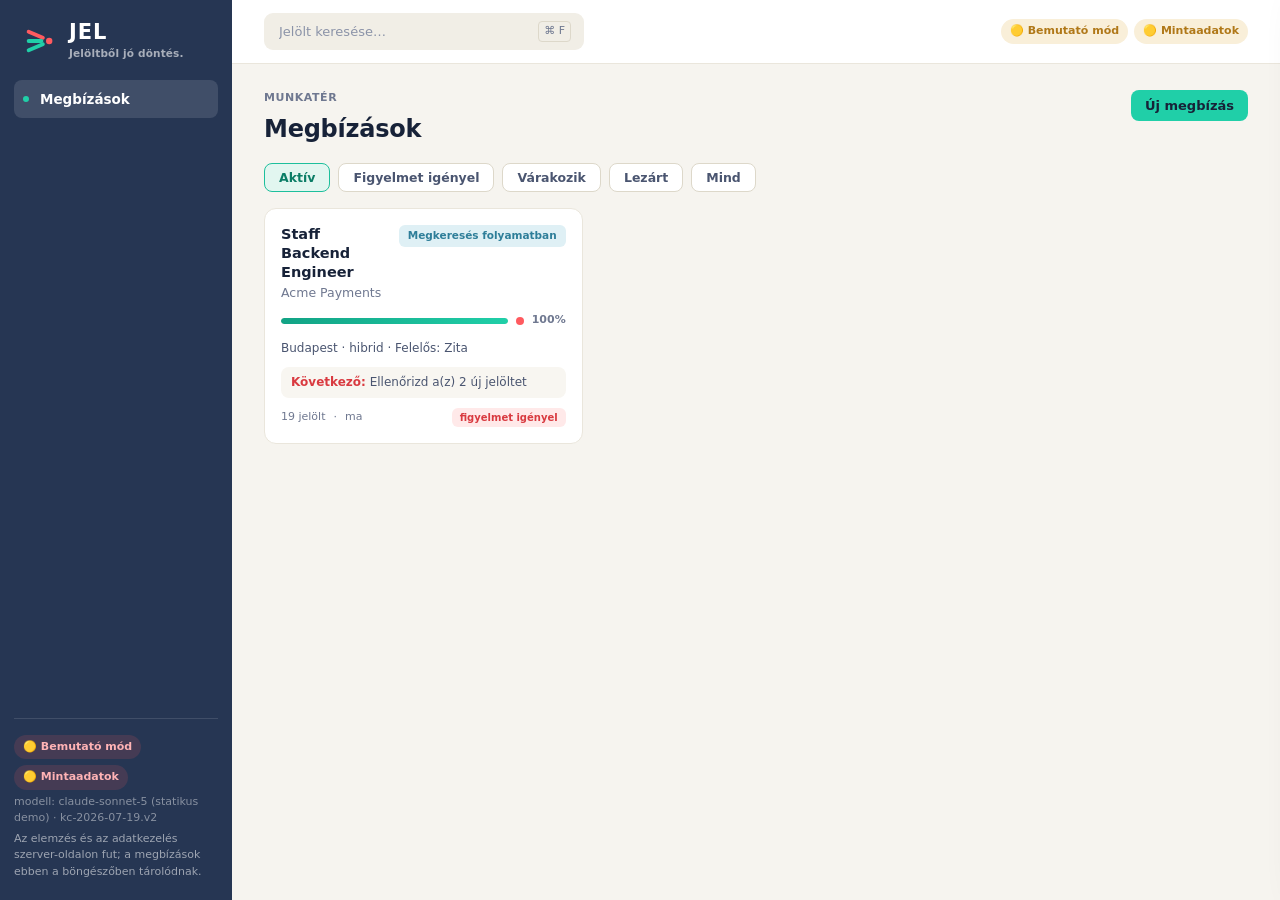
==== index.html @ c26ba6dd "Három fázis a navigációban; az ügyfél és az interjú az idővonalra kerül Az oldalsáv nyolc egyenrangú" ====
<!doctype html>
<html lang="hu">
<head>
  <meta charset="utf-8" />
  <meta name="viewport" content="width=device-width, initial-scale=1" />
  <title>JEL — Jelöltből jó döntés</title>
  <link rel="stylesheet" href="styles.css" />
  <link rel="icon" href="data:image/svg+xml,<svg xmlns='http://www.w3.org/2000/svg' viewBox='0 0 64 64'><rect width='64' height='64' rx='14' fill='%23263653'/><g stroke-linecap='round' stroke-width='7' fill='none'><path d='M14 17 L38 27' stroke='%23FF5A5F'/><path d='M14 32 L36 32' stroke='%2320CFA8'/><path d='M14 47 L38 37' stroke='%2320CFA8'/></g><circle cx='48' cy='32' r='5.5' fill='%23FF5A5F'/></svg>" />
</head>
<body>
  <div class="shell">
    <!-- ── SIDEBAR ── -->
    <aside class="sidebar">
      <div class="brand">
        <div class="brand-mark"><svg viewBox="0 0 48 48" xmlns="http://www.w3.org/2000/svg" aria-hidden="true"><g stroke-linecap="round" stroke-width="5.5" fill="none"><path d="M8 11 L28 19.5" stroke="#FF5A5F"/><path d="M8 24 L26 24" stroke="#20CFA8"/><path d="M8 37 L28 28.5" stroke="#20CFA8"/></g><circle cx="37" cy="24" r="4.5" fill="#FF5A5F"/></svg></div>
        <div>
          <div class="brand-name">JEL</div>
          <div class="brand-sub">Jelöltből jó döntés.</div>
        </div>
      </div>

      <nav class="steps">
        <a href="#" class="step" data-view="home"><span class="dot"></span>Megbízások</a>
      </nav>

      <div id="engNav" class="hidden">
        <div class="side-label" id="engNavLabel">Megbízás</div>
        <nav class="steps" id="engSteps"></nav>
        <button class="side-notes" id="notesOpen" title="Napló (⌘J)">Napló megnyitása</button>
      </div>

      <div class="side-foot">
        <div class="badges badges-side" id="badges"><span class="badge badge-mut">állapot…</span></div>
        <div id="modelLine" class="mut"></div>
        <div>Az elemzés és az adatkezelés szerver-oldalon fut; a megbízások ebben a böngészőben tárolódnak.</div>
      </div>
    </aside>

    <!-- ── MAIN ── -->
    <main class="main">
      <header class="topbar">
        <div class="search-wrap">
          <div class="search-pill">
            <input id="globalSearch" placeholder="Jelölt keresése…" autocomplete="off" role="combobox" aria-expanded="false" aria-controls="searchResults" />
            <span class="kbd">⌘ F</span>
          </div>
          <div id="searchResults" class="search-results hidden" role="listbox" aria-label="Találatok"></div>
        </div>
        <div class="top-right">
          <div class="badges" id="badgesTop"></div>
        </div>
      </header>

      <div class="scroll" id="scroll">

        <!-- ── MEGBÍZÁSOK (nyitóképernyő) ── -->
        <section id="view-home" class="view">
          <div class="page-head">
            <div>
              <div class="crumbs">Munkatér</div>
              <h1>Megbízások</h1>
            </div>
            <div class="head-actions">
              <button id="newEngBtn" class="btn btn-primary">Új megbízás</button>
            </div>
          </div>
          <div class="eng-filters" id="engFilters"></div>
          <div id="newEngForm" class="hidden"></div>
          <div id="engList"></div>
        </section>

        <!-- ── MEGBÍZÁS-MUNKATÉR ── -->
        <section id="workspace" class="hidden">
          <div id="engHeader"></div>

          <section id="view-attekintes" class="view eng-view"></section>

          <section id="view-pozicio" class="view eng-view">
            <div class="poz-grid">
              <div class="stage">
                <div class="stage-head"><h2>Brief</h2>
                  <p class="stage-sub">Illeszd be a hiring manager nyers briefjét. Az elemzés eredménye javaslat — te hagyod jóvá vagy szerkeszted.</p></div>
                <textarea id="briefInput" class="brief" placeholder="Illeszd be a nyers briefet ide…"></textarea>
                <div class="row" style="margin-top:10px"><button id="intakeBtn" class="btn btn-primary">Brief elemzése</button></div>
                <div class="stage-head" style="margin-top:18px"><h2>Pozícióadatok</h2></div>
                <div id="posForm"></div>
              </div>
              <div class="stage">
                <div class="stage-head"><h2>Pozíció-összefoglaló és véglegesítés</h2>
                  <p class="stage-sub">Az AI javaslatot ad a briefből — te szerkeszted a véglegesített változatot, és az megy tovább a keresésbe.</p></div>
                <div id="intakeOut" class="out"></div>
              </div>
            </div>
          </section>

          <section id="view-celpiac" class="view eng-view">
            <div class="stage">
              <div class="stage-head"><h2>Célpiac</h2>
                <p class="stage-sub">Hol dolgoznak a szerephez illő emberek, és milyen keresésekkel érdemes megtalálni őket. A terv és a térkép a futás után is szerkeszthető — kézzel vagy a stratégia-asszisztenssel.</p></div>
              <div class="row">
                <button id="queryBtn" class="btn">Keresési terv készítése</button>
                <button id="talentBtn" class="btn">Célpiac-térkép</button>
                <button id="discoverBtn" class="btn btn-primary">Jelöltkutatás indítása</button>
                <button id="queryResetBtn" class="btn btn-ghost" title="A kézi módosítások elvetésével új tervet kér">Új terv nulláról</button>
              </div>
              <details class="adv-details"><summary>Adatforrás és részletek</summary>
                <div class="row" style="margin-top:8px">
                  <span class="src-toggle">Adatforrás:
                    <select id="sourceSel">
                      <option value="auto">automatikus</option>
                      <option value="firecrawl">nyilvános webes források (élő)</option>
                      <option value="synthetic">mintaadatok</option>
                    </select>
                  </span>
                </div>
              </details>
              <div id="queryOut" class="out"></div>
              <div id="exclOut" class="out"></div>
              <div id="talentOut" class="out"></div>
              <div id="discoverNote"></div>
            </div>
            <div id="stratChat"></div>
          </section>

          <section id="view-jeloltek" class="view eng-view"></section>

          <section id="view-ugyfel" class="view eng-view">
            <div class="stage">
              <div class="stage-head"><h2>Ügyfél-egyeztetés</h2>
                <p class="stage-sub">Felkészülés a hiring managerrel való egyeztetésre: tisztázandó briefpontok, piaci jelek, kockázatok. Ezek a kutatás előtt még alakíthatják a feltételeket.</p></div>
              <div class="row"><button id="advisoryBtn" class="btn btn-primary">Egyeztetési javaslatok</button></div>
              <div id="advisoryOut" class="out"></div>
            </div>
          </section>

          <section id="view-interju" class="view eng-view">
            <div id="interjuGate"></div>
            <div class="stage">
              <div class="stage-head"><h2>Interjúterv</h2>
                <p class="stage-sub">Kompetencia-alapú kérdések: mit kérdezz, és mit jelez egy erős válasz.</p></div>
              <div class="row"><button id="interviewBtn" class="btn btn-primary">Interjúterv készítése</button></div>
              <div id="interviewOut" class="out"></div>
            </div>
          </section>

          <section id="view-eredmenyek" class="view eng-view"></section>

        </section>

        <div class="foot-space"></div>
      </div>
    </main>
  </div>

  <!-- Jelöltpanel: egy jelölt minden adata egy helyen, fülekre bontva -->
  <div id="scrim" class="scrim hidden"></div>
  <div id="candDrawer" class="drawer drawer-wide hidden" role="dialog" aria-modal="true" aria-labelledby="candDrawerTitle">
    <div class="drawer-head">
      <div class="drawer-head-txt">
        <h3 id="candDrawerTitle">Jelölt</h3>
        <div id="candDrawerSub" class="crow-head"></div>
      </div>
      <button id="candDrawerClose" class="btn btn-ghost" aria-label="Panel bezárása" title="Bezárás (Esc)">✕</button>
    </div>
    <div id="candTabs" class="tabs" role="tablist"></div>
    <div id="candDrawerBody" class="drawer-body"></div>
  </div>

  <!-- Napló: megbízás- és jelöltszintű jegyzetek, minden képernyőről elérhető -->
  <div id="notesDrawer" class="drawer hidden" role="dialog" aria-modal="true" aria-labelledby="notesTitle">
    <div class="drawer-head">
      <div class="drawer-head-txt"><h3 id="notesTitle">Napló</h3><div class="crow-head">Jegyzetek és módszertani segítség</div></div>
      <button id="notesClose" class="btn btn-ghost" aria-label="Napló bezárása" title="Bezárás (Esc)">✕</button>
    </div>
    <div id="notesBody" class="drawer-body"></div>
  </div>

  <div id="toast" class="toast hidden"></div>

  <script src="mock-api.js"></script>
  <script src="app.js"></script>
</body>
</html>
---- styles.css ----
/* ─────────────────────────────────────────────────────────────
   JEL — design-nyelv. Jelöltből jó döntés.
   Mélykék oldalsáv (#263653) · meleg törtfehér tartalom · menta
   akció (#20CFA8) · korall döntési pont (#FF5A5F).
   ───────────────────────────────────────────────────────────── */
:root{
  --bg:#F6F4EF;
  --surface:#fff;

  --navy:#263653;          /* oldalsáv, sötét statisztika-kártyák */
  --navy-2:#1D2A43;        /* jobb oldali dashboard-oszlop (sötétebb) */
  --ink:#172238;

  --accent:#1DBF9C;        /* menta — kitöltések, keretek (nem szövegszín) */
  --accent-bright:#20CFA8;
  --accent-dark:#12A385;
  --accent-ink:#0B7D66;    /* olvasható menta szöveg világos alapon */
  --accent-soft:#E2F6F0;
  --accent-tint:#D5F3EA;

  --coral:#FF5A5F;
  --coral-ink:#D93A40;
  --coral-soft:#FFE9E9;

  --line:#EAE6DC;
  --line-2:#DDD8CA;
  --line-side:#EAE6DC;
  --divider:#EFECE4;

  --ink-2:#2A3550;
  --ink-3:#4A5570;
  --mut:#6F7890;
  --mut-2:#8B93A8;
  --dot:#BCC1CE;

  --good:#0E9F7E;
  --good-bg:#DFF5EC;
  --warn:#B07818;
  --warn-bg:#F9EFD9;
  --bad:#E04347;
  --bad-bg:#FDE9E9;

  --tint-blue:#E4EBF7;   --dot-blue:#3D5A96;
  --tint-cyan:#DFF0F5;   --dot-cyan:#2E7E99;
  --tint-green:#DFF5EC;  --dot-green:#0E9F7E;

  --tier-a:#0E8A70;
  --tier-b:#3D5A96;
  --tier-c:#B07818;

  --radius:12px;
  --shadow:0 1px 2px rgba(23,34,56,.05), 0 8px 24px rgba(23,34,56,.06);
  --font:"Avenir Next","Avenir","Futura","Segoe UI",system-ui,-apple-system,sans-serif;
}
*{box-sizing:border-box}
html,body{margin:0;height:100%}
body{font-family:var(--font);-webkit-font-smoothing:antialiased;background:var(--bg);color:var(--ink-2);font-size:14px;line-height:1.5}
::selection{background:var(--accent-tint)}
.shell{display:flex;height:100vh;overflow:hidden}
.hidden{display:none}
.mut{color:var(--mut)}
.empty{color:var(--mut);font-size:13px;font-style:italic}

/* ── SIDEBAR (mélykék, Wrike-jellegű) ── */
.sidebar{width:232px;flex:none;background:var(--navy);color:rgba(255,255,255,.72);display:flex;flex-direction:column;padding:20px 14px;overflow-y:auto}
.brand{display:flex;align-items:center;gap:11px;padding:2px 8px 20px}
.brand-mark{width:36px;height:36px;flex:none;display:grid;place-items:center}
.brand-mark svg{width:34px;height:34px;display:block}
.brand-name{font-size:21px;font-weight:800;letter-spacing:.045em;color:#fff;line-height:1}
.brand-sub{font-size:10.5px;color:rgba(255,255,255,.6);letter-spacing:.015em;margin-top:4px;font-weight:600;line-height:1.2}

.side-label{font-size:10.5px;font-weight:700;letter-spacing:.09em;color:rgba(255,255,255,.42);padding:0 8px;margin:16px 0 6px;text-transform:uppercase}
.side-block{display:flex;flex-direction:column;gap:6px;padding:0 4px}
.sidebar select,.new-proj input,.side-block input{background:rgba(255,255,255,.08);border:1px solid rgba(255,255,255,.16);color:#fff;border-radius:8px;padding:8px 10px;font-size:13px;width:100%;font-family:inherit}
.new-proj{display:flex;gap:6px}
.new-proj input{flex:1}

.steps{display:flex;flex-direction:column;gap:1px}
.step{display:flex;align-items:center;gap:11px;padding:9px 9px;border-radius:8px;color:rgba(255,255,255,.72);text-decoration:none;font-size:13.5px;font-weight:500;transition:background .12s,color .12s}
.step .dot{width:6px;height:6px;border-radius:50%;background:rgba(255,255,255,.28);flex:none;transition:background .12s}
.step:hover{background:rgba(255,255,255,.07);color:#fff}
.step.active{background:rgba(255,255,255,.12);color:#fff;font-weight:600}
.step.active .dot{background:var(--accent-bright)}
.step .hero-star{margin-left:auto;font-size:11px;opacity:.9}

.side-foot{margin-top:auto;padding-top:16px;border-top:1px solid rgba(255,255,255,.12);font-size:11px;line-height:1.5;color:rgba(255,255,255,.55);display:flex;flex-direction:column;gap:4px}
.side-foot .mut{color:rgba(255,255,255,.45)}
.badges-side{flex-direction:column;align-items:flex-start;gap:4px}
.badges-side .badge{background:rgba(255,255,255,.08);color:rgba(255,255,255,.75)}
.badges-side .badge-live{background:rgba(32,207,168,.16);color:var(--accent-bright)}
.badges-side .badge-demo{background:rgba(255,90,95,.14);color:#FFB3B5}

/* ── MAIN ── */
.main{flex:1;display:flex;flex-direction:column;min-width:0}

/* topbar */
.topbar{display:flex;align-items:center;justify-content:space-between;padding:13px 32px;border-bottom:1px solid var(--line);background:var(--surface);gap:16px}
.search-pill{display:flex;align-items:center;gap:8px;background:#F1EEE6;border-radius:9px;padding:8px 13px;width:320px;max-width:38vw}
.search-pill input{border:none;background:transparent;outline:none;font-family:inherit;font-size:13px;color:var(--ink-2);width:100%}
.search-pill input::placeholder{color:var(--mut-2)}
.search-pill .kbd{margin-left:auto;color:var(--mut);font-size:11px;border:1px solid var(--line-2);border-radius:4px;padding:1px 5px;flex:none}
.top-right{display:flex;align-items:center;gap:16px}
.badges{display:flex;flex-wrap:wrap;gap:6px}
.badge{font-size:11px;padding:4px 9px;border-radius:20px;font-weight:600;background:#F1EEE6;color:var(--mut)}
.badge-live{background:var(--good-bg);color:var(--good)}
.badge-demo{background:var(--warn-bg);color:var(--warn)}
.badge-mut{background:#F1EEE6;color:var(--mut)}
.top-div{width:1px;height:22px;background:var(--line-2)}
.user-chip{display:flex;align-items:center;gap:9px}
.avatar{width:32px;height:32px;border-radius:50%;background:var(--navy);color:#fff;display:grid;place-items:center;font-size:12px;font-weight:700;flex:none}
.user-name{font-size:13px;font-weight:600;color:var(--ink-2)}
.user-sub{font-size:11px;color:var(--mut)}

.scroll{overflow-y:auto;padding:26px 32px 48px;flex:1;scroll-behavior:smooth;display:flex;flex-direction:column;gap:22px}

/* content header */
.page-head{display:flex;align-items:flex-start;justify-content:space-between;gap:16px}
.crumbs{font-size:11px;color:var(--mut);font-weight:700;text-transform:uppercase;letter-spacing:.05em}
.page-head h1{margin:5px 0 0;font-size:24px;font-weight:700;letter-spacing:-0.01em;color:var(--ink)}
.page-sub{font-size:13px;color:var(--mut);margin-top:4px;max-width:70ch}
.head-actions{display:flex;align-items:center;gap:10px;flex:none}

/* buttons */
.btn{border:1px solid var(--line-2);background:var(--surface);color:var(--ink-2);padding:8px 14px;border-radius:8px;font-size:13px;font-weight:600;cursor:pointer;font-family:inherit;transition:.12s;display:inline-flex;align-items:center;gap:6px}
.btn:hover{background:#FBFAF6;border-color:#CBC5B4}
.btn-primary{background:var(--accent-bright);border:none;color:var(--ink);font-weight:700}
.btn-primary:hover{background:var(--accent-dark);color:#fff}
.btn-ghost{background:transparent;border-color:transparent;color:var(--mut)}
.btn-ghost:hover{background:#F1EEE6}
.btn:disabled{opacity:.5;cursor:not-allowed}
.btn.loading{position:relative;color:transparent}
.btn.loading::after{content:"";position:absolute;inset:0;margin:auto;width:14px;height:14px;border:2px solid rgba(23,34,56,.3);border-top-color:var(--ink);border-radius:50%;animation:spin .7s linear infinite}
.btn:not(.btn-primary).loading::after{border-color:rgba(29,191,156,.3);border-top-color:var(--accent-dark)}
@keyframes spin{to{transform:rotate(360deg)}}
.period-pill{display:inline-flex;align-items:center;gap:6px;border:1px solid var(--line-2);border-radius:8px;padding:8px 12px;font-size:13px;color:var(--ink-3);background:var(--surface)}

/* ── STAGES / cards ── */
.stage{background:var(--surface);border:1px solid var(--line);border-radius:var(--radius);padding:22px 24px;box-shadow:var(--shadow)}
.stage.plain{background:transparent;border:none;box-shadow:none;padding:0}
.stage-hero{border-color:var(--accent-tint);background:linear-gradient(180deg,#F4FBF8,#fff)}
.stage-head h2{margin:0;font-size:15.5px;font-weight:700;color:var(--ink)}
.stage-head .stage-sub{margin:5px 0 16px;color:var(--mut);font-size:13px;max-width:74ch}
.row{display:flex;gap:10px;align-items:center;flex-wrap:wrap;margin-bottom:6px}
.row label{font-size:13px;color:var(--mut);font-weight:600}
.src-toggle{font-size:12px;color:var(--mut);display:flex;align-items:center;gap:6px}
.src-toggle select{padding:7px 9px;border:1px solid var(--line-2);border-radius:8px;font-family:inherit;background:#fff}

.brief{width:100%;min-height:120px;border:1px solid var(--line-2);border-radius:10px;padding:13px 15px;font-family:inherit;font-size:13.5px;resize:vertical;line-height:1.55;color:var(--ink)}
.brief-line{flex:1;border:1px solid var(--line-2);border-radius:8px;padding:9px 12px;font-family:inherit;font-size:13.5px;min-width:200px}
.brief:focus,.brief-line:focus,input:focus,select:focus,.search-pill input:focus{outline:none;border-color:var(--accent)}
.search-pill:focus-within{outline:2px solid var(--accent);outline-offset:1px}

.out{margin-top:14px;display:flex;flex-direction:column;gap:12px}
.out:empty{margin:0}
.card{border:1px solid var(--line);border-radius:var(--radius);padding:16px 18px;background:#fff}
.card h4{margin:0 0 8px;font-size:11px;text-transform:uppercase;letter-spacing:.05em;color:var(--mut);font-weight:700}
.card p{margin:0 0 6px}
.lead{font-size:15px;font-weight:600;line-height:1.5;color:var(--ink)}
.demo-tag{display:inline-block;font-size:10px;background:var(--accent-tint);color:var(--accent-ink);padding:2px 8px;border-radius:20px;font-weight:700;margin-left:8px;vertical-align:middle}
.note{font-size:12.5px;color:var(--mut);background:#F5F2EA;border:1px solid var(--line);border-radius:9px;padding:10px 13px;margin-top:12px}

.chips{display:flex;flex-wrap:wrap;gap:6px;margin:4px 0 2px}
.chip{font-size:12px;padding:4px 10px;border-radius:20px;background:#F1EEE6;color:var(--ink-3);font-weight:500}
.chip.good{background:var(--good-bg);color:var(--good)}
.chip.bad{background:var(--bad-bg);color:var(--bad)}
.chip.warn{background:var(--warn-bg);color:var(--warn)}
/* „nem illeszkedik” — eddig hiányzott, ezért szürkén jelent meg a piros helyett */
.chip.crit{background:var(--bad-bg);color:var(--bad);font-weight:700}

/* ── JELÖLTPANEL: fülek, sötétítés, keresőtalálatok ── */
.scrim{position:fixed;inset:0;background:rgba(23,34,56,.34);z-index:35;backdrop-filter:saturate(.9) blur(1px)}
body.no-scroll{overflow:hidden}
.drawer-head-txt{min-width:0}
.drawer-head-txt h3{outline:none}
.drawer-head-txt .crow-head{margin-top:2px}
.tabs{display:flex;gap:2px;border-bottom:1px solid var(--line);overflow-x:auto;scrollbar-width:none;flex:none;margin:-2px 0 2px}
.tabs::-webkit-scrollbar{display:none}
.tab{display:inline-flex;align-items:center;gap:6px;white-space:nowrap;padding:8px 12px;font-size:12.5px;font-weight:700;
  color:var(--mut);background:none;border:none;border-bottom:2px solid transparent;cursor:pointer;font-family:inherit}
.tab:hover{color:var(--ink-3)}
.tab.on{color:var(--ink);border-bottom-color:var(--coral)}
.tab-b{display:inline-grid;place-items:center;min-width:16px;height:16px;padding:0 4px;border-radius:8px;
  background:var(--accent-soft);color:var(--accent-ink);font-size:10px;font-weight:800}
.tab.on .tab-b{background:var(--coral-soft);color:var(--coral-ink)}
.or-editor.in-panel{padding:0;border:none;box-shadow:none;background:none}
.note-kind.ev{background:var(--tint-blue);color:var(--dot-blue)}

.search-wrap{position:relative}
.search-results{position:absolute;top:calc(100% + 6px);left:0;width:min(460px,90vw);z-index:45;
  background:#fff;border:1px solid var(--line-2);border-radius:12px;box-shadow:var(--shadow);overflow:hidden;padding:4px}
.sr-row{display:grid;grid-template-columns:auto 1fr auto;gap:10px;align-items:center;width:100%;text-align:left;
  padding:8px 10px;border:none;background:none;border-radius:8px;cursor:pointer;font-family:inherit}
.sr-row:hover,.sr-row:focus-visible{background:var(--accent-soft)}
.sr-tier{font-size:11px;font-weight:800;color:var(--ink-3);min-width:14px;text-align:center}
.sr-main{display:flex;flex-direction:column;min-width:0}
.sr-main b{font-size:13px;color:var(--ink)}
.sr-sub{font-size:11.5px;color:var(--mut);overflow:hidden;text-overflow:ellipsis;white-space:nowrap}
.sr-next{font-size:11px;color:var(--mut);white-space:nowrap}
.sr-empty{padding:12px;font-size:12.5px;color:var(--mut)}

/* ── JELÖLTTÁBLA ──────────────────────────────────────────────────────────
   Vízszintes görgetés pattintással, nem rács: így keskeny képernyőn ugyanez
   a kód működik, csak szűkebb oszlopokkal. A fejléc-vonal a JEL-motívum —
   balról jobbra keskenyedik, ahogy a tölcsér.                             */
.viewtog{display:inline-flex;gap:4px;padding:3px;background:#F1EEE6;border-radius:9px}
.viewtog .filter-pill{border:none;background:transparent}
.viewtog .filter-pill.active{background:#fff;box-shadow:0 1px 2px rgba(23,34,56,.08)}
.board{display:flex;gap:10px;overflow-x:auto;scroll-snap-type:x proximity;padding:4px 2px 10px;margin-top:10px}
/* Széles képernyőn mind az öt oszlop kifér és kitölti a helyet; szűkülve
   előbb összehúzódnak, majd vízszintesen görgethetők. */
.bcol{flex:1 1 210px;min-width:198px;scroll-snap-align:start;background:var(--bg);
  border:1px solid var(--line);border-radius:11px;padding:9px;display:flex;flex-direction:column;min-width:0}
.bcol-head{display:flex;align-items:baseline;justify-content:space-between;gap:8px}
.bcol-name{font-size:12px;font-weight:750;color:var(--ink);letter-spacing:-.005em}
.bcol-num{font-size:16px;font-weight:800;color:var(--accent-ink);font-variant-numeric:tabular-nums;line-height:1}
.bcol:last-child .bcol-num{color:var(--coral-ink)}
.bcol-rule{height:2px;border-radius:2px;background:var(--accent);margin:7px 0 9px;opacity:.9;width:100%}
.bcol:nth-child(2) .bcol-rule{width:84%}
.bcol:nth-child(3) .bcol-rule{width:68%}
.bcol:nth-child(4) .bcol-rule{width:52%}
.bcol:last-child .bcol-rule{width:38%;background:var(--coral)}
.bcol-body{display:flex;flex-direction:column;gap:7px;min-width:0}
.bcol-empty{border:1px dashed var(--line-2);border-radius:8px;padding:12px 10px;font-size:11.5px;color:var(--mut-2);text-align:center}
.bcard{background:#fff;border:1px solid var(--line);border-left:3px solid var(--line-2);border-radius:9px;
  padding:9px 10px;cursor:pointer;display:flex;flex-direction:column;gap:3px;min-width:0;transition:box-shadow .12s,border-color .12s}
.bcard:hover,.bcard:focus-visible{box-shadow:var(--shadow);border-color:var(--line-2)}
.bcard.tier-A{border-left-color:var(--tier-a)}
.bcard.tier-B{border-left-color:var(--tier-b)}
.bcard.tier-C{border-left-color:var(--tier-c)}
.bcard.tier-D,.bcard.tier-none{border-left-color:var(--line-2)}
.bcard-top{display:flex;align-items:center;gap:6px;flex-wrap:wrap}
.bcard-prio{padding:1px 4px;font-size:11px}
.bcard-ov{font-size:9.5px;color:var(--mut-2);text-transform:uppercase;letter-spacing:.05em}
.bcard-name{font-size:13px;font-weight:750;color:var(--ink);line-height:1.25}
.bcard-meta{font-size:11px;color:var(--ink-3);line-height:1.35;overflow-wrap:anywhere}
.bcard-meta.dim{color:var(--mut)}
.bcard-chips{display:flex;flex-wrap:wrap;gap:4px;margin-top:2px}
.bcard-chips .chip{font-size:10px;padding:2px 7px}
.bcard-next{font-size:10.5px;color:var(--mut);margin-top:2px}

/* Listanézet: ugyanaz az öt csoport egymás alatt */
.clist{margin-top:10px;display:flex;flex-direction:column;gap:10px}
.lgroup{background:#fff;border:1px solid var(--line);border-radius:11px;padding:10px 12px}
.lgroup>summary{cursor:pointer;display:flex;align-items:center;gap:10px;font-size:13px;color:var(--ink);list-style:none}
.lgroup>summary::-webkit-details-marker{display:none}
.lgroup>summary::before{content:"▸";color:var(--mut-2);font-size:11px;transition:transform .15s}
.lgroup[open]>summary::before{transform:rotate(90deg)}
.lgroup-name{font-weight:750}
.lgroup-num{margin-left:auto;font-variant-numeric:tabular-nums;font-weight:800;color:var(--accent-ink)}
.lgroup-body{margin-top:9px}

/* Összecsukott sávok a tábla alatt */
.lane{margin-top:14px;background:#fff;border:1px solid var(--line);border-radius:11px;padding:10px 14px}
.lane>summary{cursor:pointer;display:flex;align-items:center;gap:10px;font-size:12.5px;color:var(--ink-3)}
.lane-num{margin-left:auto;font-variant-numeric:tabular-nums;font-weight:800;color:var(--mut)}
.lane-body{margin-top:10px}
@media (prefers-reduced-motion: reduce){.board{scroll-behavior:auto}.lgroup>summary::before{transition:none}.bcard{transition:none}}
@media (max-width:1100px){.bcol{flex:0 0 min(74vw,260px)}}

/* ── FÁZISOK AZ OLDALSÁVBAN ── */
.phase{margin:14px 0 2px}
.phase-head{display:flex;align-items:center;gap:7px;padding:0 9px 5px;font-size:10.5px;font-weight:700;
  letter-spacing:.08em;text-transform:uppercase;color:rgba(255,255,255,.42)}
.phase.done .phase-head{color:rgba(255,255,255,.55)}
.phase-tick{color:rgba(255,255,255,.3);font-weight:800}
.phase.done .phase-tick{color:var(--accent-bright)}
.phase-note{margin-left:auto;font-variant-numeric:tabular-nums;letter-spacing:0;font-size:10px;color:rgba(255,255,255,.5)}
.step.sub{padding-left:20px;font-size:13px}
.step.locked{color:rgba(255,255,255,.4)}
.step-lock{margin-left:auto;font-size:9.5px;letter-spacing:.05em;text-transform:uppercase;color:rgba(255,255,255,.35)}
.side-notes{margin:14px 4px 0;padding:8px 9px;width:calc(100% - 8px);text-align:left;font-family:inherit;font-size:13px;
  color:rgba(255,255,255,.72);background:rgba(255,255,255,.07);border:1px solid rgba(255,255,255,.13);border-radius:8px;cursor:pointer}
.side-notes:hover{background:rgba(255,255,255,.12);color:#fff}
#notesBody .d-sec h5{display:flex;align-items:center;gap:8px}
#notesBody select{font-family:inherit}
.klist{margin:6px 0 0;padding-left:18px}
.klist li{margin-bottom:5px}
.flag{background:var(--coral-soft);border-left:3px solid var(--coral);padding:8px 12px;border-radius:0 8px 8px 0;margin-bottom:6px;font-size:13px}

/* ── JEL progress bar (megbízás-fejléc) ──
   Menta szegmensek futnak be a korall döntési pontba — maga a logó-motívum. */
.pg{display:flex;align-items:center;gap:12px;margin-top:14px}
.pg-track{display:flex;gap:3px;flex:1}
.pg-seg{flex:1;height:10px;border-radius:5px;background:#E9E5DA;position:relative;overflow:hidden;transition:background .3s}
.pg-seg.done{background:linear-gradient(90deg,var(--accent-dark),var(--accent-bright))}
.pg-seg.cur::after{content:"";position:absolute;inset:0;border-radius:5px;background:linear-gradient(90deg,transparent,rgba(32,207,168,.4),transparent);animation:pgShimmer 1.8s infinite}
@keyframes pgShimmer{from{transform:translateX(-100%)}to{transform:translateX(100%)}}
.pg-dot{width:14px;height:14px;border-radius:50%;background:var(--coral);flex:none;box-shadow:0 0 0 4px rgba(255,90,95,.14)}
.pg-dot.full{animation:pgPulse 1.6s ease-in-out infinite}
@keyframes pgPulse{0%,100%{box-shadow:0 0 0 4px rgba(255,90,95,.14)}50%{box-shadow:0 0 0 8px rgba(255,90,95,.22)}}
.pg-pct{font-weight:800;font-size:15px;color:var(--ink);min-width:44px;text-align:right;font-variant-numeric:tabular-nums;line-height:1.1}
.pg-pct .pg-frac{display:block;font-size:10px;font-weight:600;color:var(--mut)}
@media(prefers-reduced-motion:reduce){.pg-seg.cur::after,.pg-dot.full{animation:none}}

/* mini progress (megbízás-kártyákon) */
.pg-mini{display:flex;align-items:center;gap:8px}
.pg-mini .bar{flex:1;height:6px;border-radius:4px;background:#ECE8DE;overflow:hidden}
.pg-mini .bar>span{display:block;height:100%;border-radius:4px;background:linear-gradient(90deg,var(--accent-dark),var(--accent-bright))}
.pg-mini .d{width:8px;height:8px;border-radius:50%;background:var(--coral);flex:none}
.pg-mini .v{font-size:11px;font-weight:700;color:var(--mut);font-variant-numeric:tabular-nums;min-width:32px;text-align:right}

/* candidate grid */
.cand-grid{display:grid;grid-template-columns:repeat(auto-fill,minmax(min(266px,100%),1fr));gap:12px;margin-top:14px}
.cand{border:1px solid var(--line);border-radius:var(--radius);padding:15px;background:#fff;display:flex;flex-direction:column;gap:8px;transition:.12s}
.cand:hover{border-color:var(--accent-tint);box-shadow:var(--shadow)}
.cand-top{display:flex;justify-content:space-between;gap:8px;align-items:flex-start}
.cand-name{font-weight:700;font-size:14px;color:var(--ink)}
.cand-head{font-size:12.5px;color:var(--mut)}
.src-badge{font-size:10px;font-weight:700;padding:2px 7px;border-radius:6px;text-transform:uppercase;letter-spacing:.03em;white-space:nowrap}
.src-linkedin{background:var(--tint-blue);color:var(--dot-blue)}
.src-github{background:#F1EEE6;color:var(--ink-3)}
.src-synthetic{background:var(--accent-tint);color:var(--accent-ink)}
.src-web,.src-blog,.src-community,.src-xing,.src-stackoverflow,.src-social{background:#F1EEE6;color:var(--mut)}
.cand-sig{font-size:12px;color:var(--ink-3)}
.cand-sig .s{display:block;margin-bottom:3px}
.cand-meta{font-size:11px;color:var(--mut)}
.cand-actions{display:flex;gap:6px;margin-top:2px}
.cand-actions .btn{padding:6px 10px;font-size:12px;flex:1;justify-content:center}
.prov{font-size:10.5px;color:var(--mut)}
.art14{font-size:10px;padding:1px 6px;border-radius:5px;background:var(--warn-bg);color:var(--warn);font-weight:700}

/* ranking */
.rank-item{display:flex;gap:12px;align-items:flex-start;padding:12px 14px;border:1px solid var(--line);border-radius:11px;background:#fff;margin-bottom:8px}
.rank-pos{width:30px;height:30px;border-radius:8px;display:grid;place-items:center;font-weight:800;color:#fff;flex:none;font-size:14px}
.tier-A .rank-pos{background:var(--tier-a)}.tier-B .rank-pos{background:var(--tier-b)}.tier-C .rank-pos{background:var(--tier-c)}
.rank-body{flex:1}
.rank-name{font-weight:700;color:var(--ink)}
.tier-badge{font-size:10.5px;font-weight:700;padding:2px 8px;border-radius:20px;margin-left:8px}
.tier-A .tier-badge{background:var(--accent-tint);color:var(--accent-ink)}
.tier-B .tier-badge{background:var(--tint-blue);color:var(--dot-blue)}
.tier-C .tier-badge{background:var(--warn-bg);color:var(--warn)}
.rank-rat{font-size:12.5px;color:var(--ink-3);margin-top:3px}

/* attract hero */
.attract-hero .angle{font-size:15.5px;font-weight:600;line-height:1.5;background:var(--accent-soft);border-left:4px solid var(--accent);padding:12px 15px;border-radius:0 10px 10px 0;margin-bottom:12px;color:var(--ink)}
.attract-hook{background:#FBF4E4;border:1px dashed #E0CB96;border-radius:10px;padding:12px 15px;margin-bottom:12px;font-size:14px;font-style:italic;color:#6E5717}
.attract-grid{display:grid;grid-template-columns:1fr 1fr;gap:12px}
@media(max-width:760px){.attract-grid{grid-template-columns:1fr}}
.driver{border:1px solid var(--line);border-radius:9px;padding:9px 11px;margin-bottom:6px}
.driver-h{font-weight:600;font-size:13px;color:var(--ink-2)}
.driver-e{font-size:12px;color:var(--mut);margin-top:2px}
.conf{font-size:10.5px;font-weight:700;padding:1px 7px;border-radius:20px;margin-left:6px}
.conf-magas{background:var(--good-bg);color:var(--good)}
.conf-közepes{background:var(--warn-bg);color:var(--warn)}
.conf-alacsony{background:#F1EEE6;color:var(--mut)}

/* outreach mail */
.mail{border:1px solid var(--line);border-radius:var(--radius);overflow:hidden;margin-top:6px}
.mail-head{background:#F5F2EA;padding:10px 14px;border-bottom:1px solid var(--line);font-size:12.5px;color:var(--mut);display:flex;justify-content:space-between;align-items:center;gap:10px}
.mail-subj{font-weight:700;color:var(--ink);font-size:13.5px}
.mail-body{padding:14px 16px;white-space:pre-wrap;overflow-wrap:anywhere;font-size:13.5px;line-height:1.6;color:var(--ink-2)}
.copy-btn{font-size:11.5px;padding:4px 10px}

/* q / query */
.q-plat{font-weight:700;font-size:11px;text-transform:uppercase;color:var(--accent-ink)}
.q-code{font-family:ui-monospace,SFMono-Regular,monospace;font-size:11.5px;background:#F5F2EA;border:1px solid var(--line);border-radius:7px;padding:6px 9px;margin:3px 0 8px;word-break:break-all;display:block;color:var(--ink-2)}
kbd{background:#F1EEE6;border:1px solid var(--line);border-radius:5px;padding:1px 6px;font-size:11px;font-family:ui-monospace,monospace}

/* ── OVERVIEW / REPORTS DASHBOARD ── */
.ov-head{display:flex;align-items:flex-start;justify-content:space-between;gap:14px;margin-bottom:2px}
.ov-head h2{margin:0;font-size:16px;font-weight:700;color:var(--ink)}
.ov-head .stage-sub{margin-top:4px}
.kpi-row{display:grid;grid-template-columns:repeat(4,1fr);gap:18px}
@media(max-width:1080px){.kpi-row{grid-template-columns:repeat(2,1fr)}}
.kpi-card{background:#fff;border:1px solid var(--line);border-radius:var(--radius);padding:18px 20px}
.kpi-top{display:flex;align-items:center;gap:10px;margin-bottom:12px}
.kpi-ico{width:34px;height:34px;border-radius:9px;display:grid;place-items:center;flex:none}
.kpi-dot{width:12px;height:12px;border-radius:50%}
.kpi-title{font-size:13px;font-weight:600;color:var(--ink-2)}
.kpi-subt{font-size:11px;color:var(--mut)}
.kpi-figrow{display:flex;align-items:baseline;gap:8px}
.kpi-num{font-size:26px;font-weight:700;color:var(--ink);line-height:1.1}
.kpi-delta{font-size:11.5px;font-weight:700;color:var(--good);background:var(--good-bg);border-radius:5px;padding:2px 6px}
.kpi-delta.neutral{color:var(--accent-ink);background:var(--accent-tint)}
.kpi-delta.neg{color:var(--warn);background:var(--warn-bg)}
.kpi-desc{font-size:11.5px;color:var(--mut);margin-top:6px}

.chart-row{display:grid;gap:18px}
.chart-row.a{grid-template-columns:1fr 1.7fr}
.chart-row.b{grid-template-columns:1.7fr 1fr}
@media(max-width:980px){.chart-row.a,.chart-row.b{grid-template-columns:1fr}}
.chart-card{background:#fff;border:1px solid var(--line);border-radius:var(--radius);padding:20px}
.chart-head{display:flex;align-items:baseline;justify-content:space-between;margin-bottom:12px;gap:10px}
.chart-title{font-size:14px;font-weight:700;color:var(--ink)}
.chart-sub{font-size:11.5px;color:var(--mut)}
.gauge-wrap{display:flex;flex-direction:column;align-items:center}
.legend{display:grid;grid-template-columns:1fr 1fr;gap:8px 16px;margin-top:10px;width:100%}
.legend-item{display:flex;align-items:center;gap:6px;font-size:11.5px;color:var(--ink-3)}
.legend-dot{width:7px;height:7px;border-radius:50%;flex:none}
.legend-3{display:grid;grid-template-columns:repeat(3,1fr);gap:10px 16px;margin-top:16px}
.legend-3 .lg-lbl{font-size:11px;color:var(--mut);display:flex;align-items:center;gap:6px}
.legend-3 .lg-val{font-size:13px;font-weight:700;color:var(--ink-2);margin-left:13px}
.bars{display:flex;align-items:flex-end;gap:2px;height:110px}
.bars .bar{flex:1;min-width:2px;border-radius:2px 2px 0 0}
.chart-tip{position:absolute;background:var(--ink);color:#fff;border-radius:8px;padding:8px 12px;font-size:11px;box-shadow:0 6px 16px rgba(23,34,56,.25)}
.chart-tip .t{color:var(--mut-2)}
.chart-tip .v{font-weight:700;font-size:13px;margin-top:2px}
.radar-legend{display:flex;gap:16px;margin-top:6px;font-size:11px;color:var(--mut)}
.radar-legend .sw{width:8px;height:8px;border-radius:2px}
.ov-empty{background:#fff;border:1px dashed var(--line-2);border-radius:var(--radius);padding:28px;text-align:center;color:var(--mut);font-size:13.5px}

/* drawer + toast */
.drawer{position:fixed;top:0;right:0;height:100vh;width:370px;background:#fff;box-shadow:-8px 0 40px rgba(23,34,56,.16);padding:20px;z-index:40;display:flex;flex-direction:column;gap:12px;transform:translateX(0);transition:transform .2s}
.drawer.hidden{transform:translateX(110%);display:flex}
.drawer-head{display:flex;justify-content:space-between;align-items:center}
.drawer-head h3{margin:0;font-size:15px;color:var(--ink)}
.mem-list{overflow-y:auto;display:flex;flex-direction:column;gap:8px;margin-top:6px}
.mem-entry{border:1px solid var(--line);border-radius:9px;padding:9px 11px;font-size:13px;color:var(--ink-2)}
.mem-entry .t{font-size:10.5px;color:var(--mut)}
.toast{position:fixed;bottom:22px;left:50%;transform:translateX(-50%);background:var(--ink);color:#fff;padding:11px 18px;border-radius:10px;font-size:13.5px;z-index:50;box-shadow:var(--shadow)}
.toast.hidden{display:none}
.foot-space{height:8px}

/* ── COCKPIT + PROOF ── */
.ck-sec-head{display:flex;align-items:baseline;justify-content:space-between;gap:10px;margin-bottom:10px}
.ck-sec-head h3{margin:0;font-size:14.5px;font-weight:700;color:var(--ink)}
.ck-sec-head.sm h3{font-size:13px}
.ck-sec-note{font-size:11.5px;color:var(--mut)}

/* status strip */
.ck-status{display:flex;align-items:center;justify-content:space-between;gap:16px;background:#fff;border:1px solid var(--line);border-radius:var(--radius);padding:14px 20px;box-shadow:var(--shadow)}
.ck-status-main{display:flex;align-items:center;gap:16px}
.ck-status-num{font-size:34px;font-weight:800;color:var(--accent-ink);line-height:1;font-variant-numeric:tabular-nums}
.ck-status-lbl{font-size:14px;font-weight:700;color:var(--ink)}
.ck-hint{font-weight:500;color:var(--mut);font-size:11.5px}
.ck-status-sub{font-size:12px;color:var(--mut);margin-top:3px}
.ck-phase2{border:1px solid var(--line-2);background:#F5F2EA;color:var(--ink-3);border-radius:8px;padding:8px 12px;font-size:12px;font-weight:600;cursor:pointer;font-family:inherit;white-space:nowrap}
.ck-phase2:hover{border-color:var(--accent);color:var(--accent-ink)}

/* main + side */
.ck-main{display:grid;grid-template-columns:1fr 316px;gap:16px;margin-top:16px;align-items:start}
.ck-col-main{display:flex;flex-direction:column;gap:16px;min-width:0}
.ck-col-side{position:sticky;top:0}

/* action cards (hero) */
.act-list{display:flex;flex-direction:column;gap:9px}
.act-card{display:flex;align-items:stretch;gap:12px;background:#fff;border:1px solid var(--line);border-left-width:3px;border-radius:11px;padding:12px 14px 12px 12px;transition:.12s}
.act-card:hover{box-shadow:var(--shadow)}
.act-card.tier-A{border-left-color:var(--tier-a)}
.act-card.tier-B{border-left-color:var(--tier-b)}
.act-rank{width:24px;flex:none;font-weight:800;color:var(--mut);font-size:14px;font-variant-numeric:tabular-nums;padding-top:1px}
.act-body{flex:1;min-width:0}
.act-top{display:flex;align-items:center;gap:8px}
.act-name{font-weight:700;font-size:14px;color:var(--ink)}
.act-co{font-size:12px;color:var(--mut);margin-top:1px}
.act-why{font-size:12.5px;color:var(--ink-3);margin-top:5px;line-height:1.45}
.act-hook{background:#FBF4E4;border:1px dashed #E0CB96;border-radius:8px;padding:6px 10px;margin-top:7px;font-size:12.5px;font-style:italic;color:#6E5717}
.act-foot{display:flex;align-items:center;flex-wrap:wrap;gap:8px;margin-top:8px}
.ck-cool{font-size:11.5px;color:var(--warn);font-weight:600}
.act-track{display:inline-flex;align-items:center;gap:5px;margin-left:auto}
.ck-mini{border:1px solid var(--line-2);background:#fff;border-radius:7px;padding:3px 9px;font-size:11.5px;font-weight:700;cursor:pointer;font-family:inherit;color:var(--ink-3)}
.ck-mini:hover{border-color:var(--accent)}
.ck-mini.good{color:var(--good);border-color:var(--good-bg)}
.ck-mini.warn{color:var(--warn);border-color:var(--warn-bg)}
.ck-mini.bad{color:var(--bad);border-color:var(--bad-bg)}
.ck-mini-lbl{font-size:11px;color:var(--mut)}
.act-cta{flex:none;align-self:center;padding:8px 13px;font-size:12.5px;white-space:nowrap}

/* stuck (blockers + cooling) */
.stuck-grid{display:grid;grid-template-columns:1fr 1fr;gap:16px;background:#fff;border:1px solid var(--line);border-radius:var(--radius);padding:16px 18px;box-shadow:var(--shadow)}
.stuck-item{display:flex;align-items:center;gap:9px;padding:7px 0;border-bottom:1px solid var(--divider);font-size:13px}
.stuck-item:last-child{border-bottom:none}
.tier-badge.tb{margin:0;background:var(--accent-tint);color:var(--accent-ink)}
.tier-badge.tb.tier-B{background:var(--tint-blue);color:var(--dot-blue)}
.stuck-days{font-size:12px;font-weight:800;color:var(--warn);width:30px;flex:none;font-variant-numeric:tabular-nums}
.stuck-name{font-weight:600;color:var(--ink);white-space:nowrap;overflow:hidden;text-overflow:ellipsis;max-width:120px}
.stuck-need{font-size:12px;color:var(--mut);flex:1}
.stuck-cta{padding:4px 10px;font-size:11.5px;flex:none}

/* coverage guardrail */
.cov-card{background:#fff;border:1px solid var(--line);border-radius:var(--radius);padding:16px 18px;box-shadow:var(--shadow)}
.cov-card.alert{border-color:#EDBB74}
.cov-flag{font-size:10.5px;font-weight:700;color:var(--warn);background:var(--warn-bg);padding:2px 9px;border-radius:20px}
.cov-ok{font-size:10.5px;font-weight:700;color:var(--good);background:var(--good-bg);padding:2px 9px;border-radius:20px}
.cov-block{margin-top:12px}
.cov-label{font-size:11px;font-weight:700;text-transform:uppercase;letter-spacing:.04em;color:var(--mut);margin-bottom:7px}
.cov-src{display:flex;align-items:center;gap:8px;margin-bottom:5px;font-size:12px}
.cov-src-lbl{width:78px;flex:none;color:var(--ink-3)}
.cov-bar{flex:1;height:7px;background:#EFECE2;border-radius:4px;overflow:hidden}
.cov-bar>span{display:block;height:100%;border-radius:4px}
.cov-src-val{width:34px;text-align:right;flex:none;color:var(--mut);font-variant-numeric:tabular-nums}
.cov-targets{font-size:13px;color:var(--ink-3)}
.cov-callout{margin-top:12px;font-size:12.5px;line-height:1.5;color:var(--ink-3);background:#F5F2EA;border-radius:9px;padding:10px 12px}
.cov-callout.alert{background:var(--warn-bg);color:#6E5717}
.ov-empty.sm{padding:14px;font-size:12.5px}

/* proof */
.proof-hero{margin-top:14px;padding:22px 24px}
.proof-empty{text-align:center;color:var(--mut)}
.proof-empty-num{font-size:38px;font-weight:800;color:var(--ink-3);font-variant-numeric:tabular-nums}
.proof-empty-lbl{font-size:13px;font-weight:600;color:var(--mut);margin-bottom:8px}
.proof-empty p{max-width:60ch;margin:8px auto 0;font-size:13px;line-height:1.55}
.proof-compare{display:flex;align-items:center;justify-content:center;gap:26px;flex-wrap:wrap}
.proof-col{text-align:center}
.proof-col.dim{opacity:.75}
.proof-big{font-size:44px;font-weight:800;color:var(--accent-ink);line-height:1;font-variant-numeric:tabular-nums}
.proof-col.dim .proof-big{color:var(--mut)}
.proof-cap{font-size:11.5px;color:var(--mut);margin-top:6px;line-height:1.4}
.proof-vs{font-size:13px;color:var(--mut);font-weight:600}
.proof-delta{font-size:15px;font-weight:800;padding:6px 12px;border-radius:9px}
.proof-delta.pos{color:var(--good);background:var(--good-bg)}
.proof-delta.neg{color:var(--bad);background:var(--bad-bg)}
.proof-delta.muted{color:var(--mut);background:#F1EEE6;font-size:12px;font-weight:600}
.proof-sample{text-align:center;font-size:12.5px;color:var(--mut);margin-top:14px}
.proof-row{display:grid;grid-template-columns:1fr 1fr;gap:16px;margin-top:16px}
.proof-metric{padding:16px 18px}
.proof-mid{font-size:22px;font-weight:700;color:var(--ink);margin:4px 0}
.proof-baseline-row{display:flex;gap:8px;align-items:center;margin:4px 0}

/* ── mobil: a fix sidebar felülre kerül, a shell függőleges + görgethető ── */
@media(max-width:640px){
  .shell{flex-direction:column;height:auto;min-height:100vh;overflow:visible}
  .sidebar{width:100%;flex:none;border-right:none;padding:16px}
  .main{min-height:0}
  .topbar{padding:12px 16px;flex-wrap:wrap;gap:10px}
  .search-pill{width:100%;max-width:none;order:2}
  .scroll{padding:18px 16px 40px}
  .kpi-row{grid-template-columns:1fr}
  .chart-row.a,.chart-row.b{grid-template-columns:1fr}
  .cand-grid{grid-template-columns:1fr}
  .page-head{flex-direction:column}
  .attract-grid{grid-template-columns:1fr}
  .ck-main{grid-template-columns:1fr}
  .ck-col-side{position:static}
  .stuck-grid{grid-template-columns:1fr}
  .proof-row{grid-template-columns:1fr}
  .ck-status{flex-direction:column;align-items:flex-start}
  .act-card{flex-wrap:wrap}
  .act-cta{width:100%}
}

/* ─────────────────────────────────────────────────────────────
   Megbízás-alapú munkatér — nézetek, kártyarács, fejléc, panelek
   ───────────────────────────────────────────────────────────── */

/* nézet-váltás: egyszerre egy nézet látszik */
.view{display:none}
.view.active{display:block}
#workspace.hidden{display:none}
#view-home.active,.eng-view.active{display:flex;flex-direction:column;gap:16px}

/* ── Megbízások nyitóképernyő ── */
.eng-filters{display:flex;gap:8px;flex-wrap:wrap}
.filter-pill{border:1px solid var(--line-2);background:var(--surface);color:var(--ink-3);border-radius:8px;padding:6px 14px;font-size:12.5px;font-weight:600;cursor:pointer;font-family:inherit}
.filter-pill.active{background:var(--accent-soft);border-color:var(--accent);color:var(--accent-ink)}

/* megbízás-kártyák (3 / sor) */
.eng-grid{display:grid;grid-template-columns:repeat(3,minmax(0,1fr));gap:14px}
.eng-card{background:#fff;border:1px solid var(--line);border-radius:var(--radius);padding:16px;display:flex;flex-direction:column;gap:10px;cursor:pointer;transition:transform .15s,box-shadow .15s,border-color .15s}
.eng-card:hover{transform:translateY(-2px);box-shadow:0 8px 22px rgba(23,34,56,.1);border-color:var(--accent-tint)}
.eng-card-top{display:flex;justify-content:space-between;gap:8px;align-items:flex-start}
.eng-title{font-weight:700;font-size:14.5px;color:var(--ink);line-height:1.3}
.eng-client{font-size:12.5px;color:var(--mut);margin-top:2px}
.eng-meta{font-size:12px;color:var(--ink-3)}
.eng-meta .sub{font-size:11px;color:var(--mut);margin-top:2px}
.eng-next{font-size:12px;color:var(--ink-3);background:#F8F6F1;border-radius:8px;padding:7px 10px;line-height:1.4}
.eng-next b{color:var(--coral-ink);font-weight:700}
.eng-card-foot{display:flex;align-items:center;gap:8px;font-size:11px;color:var(--mut);margin-top:auto}
.eng-card-foot .spacer{flex:1}
.status-chip{font-size:10.5px;font-weight:700;padding:3px 9px;border-radius:6px;white-space:nowrap;background:#F1EEE6;color:var(--ink-3)}
.status-chip.st-active{background:var(--accent-tint);color:var(--accent-ink)}
.status-chip.st-outreach{background:var(--tint-cyan);color:var(--dot-cyan)}
.status-chip.st-interview{background:var(--tint-blue);color:var(--dot-blue)}
.status-chip.st-wait{background:var(--warn-bg);color:var(--warn)}
.status-chip.st-done{background:var(--good-bg);color:var(--good)}
.status-chip.st-closed{background:#F1EEE6;color:var(--mut)}
.attn-flag{font-size:10px;font-weight:700;color:var(--coral-ink);background:var(--coral-soft);padding:2px 8px;border-radius:6px}

/* új megbízás űrlap */
.new-eng{background:#fff;border:1px solid var(--line);border-radius:var(--radius);padding:20px 22px;box-shadow:var(--shadow)}
.new-eng h3{margin:0 0 4px;font-size:15px;color:var(--ink)}
.new-eng .step-note{font-size:12px;color:var(--mut);margin-bottom:14px}
.form-grid{display:grid;grid-template-columns:repeat(3,1fr);gap:12px}
.fld{display:flex;flex-direction:column;gap:4px}
.fld label{font-size:11px;font-weight:700;text-transform:uppercase;letter-spacing:.04em;color:var(--mut)}
.fld input,.fld select{border:1px solid var(--line-2);border-radius:8px;padding:9px 11px;font-family:inherit;font-size:13.5px;background:#fff;color:var(--ink)}
.fld input:focus,.fld select:focus{outline:none;border-color:var(--accent)}

/* ── Állandó megbízás-fejléc ── */
.eng-header{background:#fff;border:1px solid var(--line);border-radius:var(--radius);padding:16px 20px;box-shadow:var(--shadow);display:flex;flex-direction:column;gap:8px;margin-bottom:16px}
.eng-header-top{display:flex;align-items:flex-start;justify-content:space-between;gap:14px;flex-wrap:wrap}
.eng-h-title{font-size:19px;font-weight:700;letter-spacing:-0.01em;color:var(--ink)}
.eng-h-sub{font-size:12.5px;color:var(--mut);margin-top:3px}
.eng-h-actions{display:flex;align-items:center;gap:8px;flex-wrap:wrap}
.eng-h-actions select{border:1px solid var(--line-2);border-radius:8px;padding:7px 10px;font-family:inherit;font-size:12.5px;background:#fff;color:var(--ink-2)}
.eng-chips{display:flex;gap:6px;flex-wrap:wrap}

/* ── Áttekintés ── */
.next-card{background:linear-gradient(180deg,#FFF7F6,#fff);border:1px solid #F6CFD0;border-left:4px solid var(--coral);border-radius:var(--radius);padding:20px 22px;display:flex;align-items:center;justify-content:space-between;gap:16px;flex-wrap:wrap}
.next-lbl{font-size:11px;font-weight:700;text-transform:uppercase;letter-spacing:.05em;color:var(--coral-ink)}
.next-txt{font-size:16px;font-weight:700;color:var(--ink);margin-top:4px}
.next-sub{font-size:12.5px;color:var(--mut);margin-top:3px}
.milestones{display:flex;gap:6px;flex-wrap:wrap}
.ms{font-size:11.5px;font-weight:600;padding:5px 11px;border-radius:20px;background:#F1EEE6;color:var(--mut);display:inline-flex;align-items:center;gap:5px}
.ms.done{background:var(--good-bg);color:var(--good)}
.ov-grid{display:grid;grid-template-columns:1fr 316px;gap:16px;align-items:start}
.ov-col{display:flex;flex-direction:column;gap:16px;min-width:0}

/* ── Jelöltek nézet ── */
.cand-toolbar{display:flex;gap:10px;align-items:center;flex-wrap:wrap}
.cand-toolbar select{border:1px solid var(--line-2);border-radius:8px;padding:7px 10px;font-family:inherit;font-size:12.5px;background:#fff}
.crow{display:grid;grid-template-columns:auto minmax(180px,1.6fr) 1fr auto minmax(140px,1fr) auto;gap:12px;align-items:center;background:#fff;border:1px solid var(--line);border-left-width:3px;border-radius:11px;padding:11px 14px;transition:.12s}
.crow:hover{box-shadow:var(--shadow)}
.crow+.crow{margin-top:8px}
.crow.tier-A{border-left-color:var(--tier-a)}
.crow.tier-B{border-left-color:var(--tier-b)}
.crow.tier-C{border-left-color:var(--tier-c)}
.crow.tier-D{border-left-color:var(--line-2)}
.crow-name{font-weight:700;font-size:13.5px;color:var(--ink)}
.crow-head{font-size:11.5px;color:var(--mut);margin-top:1px}
.crow-meta{font-size:11.5px;color:var(--ink-3)}
.crow-state{font-size:11.5px;color:var(--mut)}
.prio-sel{border:1px solid var(--line-2);border-radius:7px;padding:4px 7px;font-family:inherit;font-size:12px;font-weight:700;background:#fff;color:var(--ink-2)}
.new-chip{font-size:10px;font-weight:800;padding:2px 7px;border-radius:20px;background:var(--good-bg);color:var(--good);text-transform:uppercase;letter-spacing:.04em}

/* jelölt-részletpanel */
.drawer-wide{width:460px;max-width:94vw}
.drawer-body{overflow-y:auto;display:flex;flex-direction:column;gap:12px;padding-right:2px}
.d-sec{border:1px solid var(--line);border-radius:10px;padding:12px 14px}
.d-sec h5{margin:0 0 8px;font-size:10.5px;text-transform:uppercase;letter-spacing:.05em;color:var(--mut);font-weight:700}
.ev-tag{font-size:10px;font-weight:700;padding:2px 8px;border-radius:20px;margin-left:6px;vertical-align:middle}
.ev-tag.fact{background:var(--good-bg);color:var(--good)}
.ev-tag.inference{background:var(--tint-cyan);color:var(--dot-cyan)}
.ev-tag.assume{background:var(--warn-bg);color:var(--warn)}

/* ── Megkeresések ── */
.or-row{display:grid;grid-template-columns:minmax(160px,1.3fr) 1fr minmax(220px,1.6fr) auto;gap:12px;align-items:center;background:#fff;border:1px solid var(--line);border-radius:11px;padding:12px 14px}
.or-row+.or-row{margin-top:8px}
.or-states{display:flex;gap:5px;flex-wrap:wrap}
.or-editor{background:#fff;border:1px solid var(--line);border-radius:var(--radius);padding:18px 20px;margin-top:14px}
.or-editor input.subj{width:100%;border:1px solid var(--line-2);border-radius:8px;padding:9px 12px;font-family:inherit;font-size:13.5px;font-weight:600;margin-bottom:8px}
.or-editor textarea.body{width:100%;min-height:180px;border:1px solid var(--line-2);border-radius:8px;padding:11px 13px;font-family:inherit;font-size:13.5px;line-height:1.6;resize:vertical}
.or-why{margin-top:10px}
.or-why summary{cursor:pointer;font-size:12.5px;font-weight:600;color:var(--ink-3)}

/* ── Eredmények ── */
.res-grid{display:grid;grid-template-columns:repeat(3,1fr);gap:16px}
.res-card{background:#fff;border:1px solid var(--line);border-radius:var(--radius);padding:18px 20px}
.res-num{font-size:30px;font-weight:800;color:var(--ink);line-height:1.1;font-variant-numeric:tabular-nums}
.res-num.acc{color:var(--accent-ink)}
.res-lbl{font-size:12px;font-weight:700;color:var(--ink-2);margin-top:6px}
.res-sub{font-size:11.5px;color:var(--mut);margin-top:3px}

/* ── Jegyzetek ── */
.note-row{display:flex;gap:10px;align-items:flex-start;border:1px solid var(--line);border-radius:10px;padding:11px 14px;background:#fff}
.note-row+.note-row{margin-top:8px}
.note-kind{font-size:10px;font-weight:700;padding:2px 8px;border-radius:20px;background:var(--accent-tint);color:var(--accent-ink);text-transform:uppercase;white-space:nowrap}
.note-body{flex:1;font-size:13px;color:var(--ink-2)}
.note-ts{font-size:10.5px;color:var(--mut)}

/* ── AI-javaslat ellenőrzési státusz ── */
.ai-status{font-size:10.5px;font-weight:700;padding:2px 9px;border-radius:20px;background:var(--warn-bg);color:var(--warn)}
.ai-status.ok{background:var(--good-bg);color:var(--good)}

/* egyéb */
.adv-details{margin-top:6px}
.adv-details summary{cursor:pointer;font-size:12.5px;color:var(--mut);font-weight:600}
.poz-grid{display:grid;grid-template-columns:1fr 1fr;gap:16px;align-items:start}
.eng-empty{background:#fff;border:1px dashed var(--line-2);border-radius:var(--radius);padding:44px 28px;text-align:center;color:var(--mut)}
.eng-empty h3{margin:0 0 6px;color:var(--ink-2);font-size:15px}
.dep-note{background:#F5F2EA;border:1px solid var(--line);border-radius:9px;padding:10px 13px;font-size:12.5px;color:var(--mut);display:flex;align-items:center;justify-content:space-between;gap:10px;flex-wrap:wrap}

@media(max-width:1080px){
  .eng-grid{grid-template-columns:repeat(2,minmax(0,1fr))}
}
@media(max-width:980px){
  .poz-grid,.ov-grid,.res-grid{grid-template-columns:1fr}
  .form-grid{grid-template-columns:1fr 1fr}
  .crow{grid-template-columns:1fr auto;row-gap:6px}
  .or-row{grid-template-columns:1fr auto}
}
@media(max-width:760px){
  .eng-grid{grid-template-columns:1fr}
}
@media(max-width:640px){
  .form-grid{grid-template-columns:1fr}
  .drawer-wide{width:100vw}
}

/* ─────────────────────────────────────────────────────────────
   Szerkeszthető listák · véglegesített brief · kizárás · chat
   ───────────────────────────────────────────────────────────── */

.card,.stage,.poz-grid>*,.ov-grid>*{min-width:0}
.poz-grid>.stage{overflow-wrap:anywhere}

/* szerkeszthető chip-lista (brief-feltételek, keresési terv kategóriái) */
.ed-list{display:flex;flex-wrap:wrap;gap:6px;align-items:center;margin:4px 0 2px;min-width:0}
.ed-chip{display:inline-flex;align-items:center;gap:6px;font-size:12px;padding:4px 6px 4px 10px;border-radius:20px;background:#F1EEE6;color:var(--ink-3);font-weight:500;border:1px solid transparent;max-width:100%;overflow-wrap:anywhere}
.ed-chip.bad{background:var(--bad-bg);color:var(--bad)}
.ed-x{border:none;background:rgba(23,34,56,.08);color:var(--ink-3);width:16px;height:16px;border-radius:50%;line-height:1;font-size:12px;cursor:pointer;font-family:inherit;display:grid;place-items:center;padding:0;flex:none}
.ed-x:hover{background:var(--bad);color:#fff}
.ed-empty{font-size:12px;color:var(--mut-2);font-style:italic}
.ed-add{display:inline-flex;align-items:center;gap:5px;flex:1 1 150px;min-width:0}
.ed-in{border:1px dashed var(--line-2);border-radius:8px;padding:5px 10px;font-family:inherit;font-size:12.5px;min-width:0;flex:1;width:100%;background:#FDFCF9;color:var(--ink)}
.ed-in:focus{outline:none;border-color:var(--accent);border-style:solid;background:#fff}
.ed-plus{padding:4px 11px;font-size:13px;font-weight:800;line-height:1.2}
.ed-x-btn{padding:2px 9px;font-size:14px;line-height:1.3;color:var(--mut);flex:none}
.ed-x-btn:hover{color:var(--bad);border-color:var(--bad)}

/* véglegesített brief */
.bf-card{border-color:var(--accent-tint);background:linear-gradient(180deg,#F7FCFA,#fff)}
.bf-text{min-height:130px;margin-top:8px;background:#fff}
.bf-lists{display:grid;grid-template-columns:1fr 1fr;gap:16px;margin-top:14px}
.bf-lists>div{min-width:0}
@media(max-width:1320px){.bf-lists{grid-template-columns:1fr}}

/* kizárás */
.excl-card{border-color:#EDBB74}
.excl-sum{font-size:12.5px;color:#6E5717;background:var(--warn-bg);border-radius:8px;padding:7px 11px;display:inline-block}
.excl-toggle{display:flex;align-items:flex-start;gap:8px;margin-top:14px;font-size:12.5px;color:var(--ink-3);line-height:1.45;cursor:pointer}
.excl-toggle input{margin-top:2px;flex:none;accent-color:var(--accent-dark)}
.excl-banner{display:flex;align-items:center;justify-content:space-between;gap:12px;flex-wrap:wrap;background:var(--warn-bg);border:1px solid #EDBB74;border-radius:10px;padding:11px 14px;font-size:12.5px;color:#6E5717;line-height:1.45}
.excl-banner.sm{margin-top:12px}
.excl-banner.d{margin-bottom:2px}
.excl-banner.ok{background:var(--good-bg);border-color:#A9DCC8;color:var(--good)}
.excl-banner .btn{flex:none;padding:5px 12px;font-size:12px}
.excl-details{margin-top:16px;border:1px solid var(--line);border-radius:11px;padding:12px 14px;background:#FBFAF6}
.excl-details>summary{cursor:pointer;font-size:12.5px;font-weight:700;color:var(--ink-3)}
.excl-details>summary:hover{color:var(--coral-ink)}
.excl-details .note{margin-top:10px}
.crow.crow-excl{grid-template-columns:auto minmax(160px,1.4fr) 1fr minmax(180px,1.6fr) auto;border-left-color:var(--line-2);background:#fff;opacity:.92;margin-top:10px}
.crow.crow-excl .crow-name{color:var(--ink-3)}
.excl-tag{font-size:10px;font-weight:800;padding:3px 9px;border-radius:20px;background:var(--bad-bg);color:var(--bad);text-transform:uppercase;letter-spacing:.03em;text-align:center;line-height:1.35;max-width:130px;align-self:center}
.excl-reason{color:var(--mut);font-style:italic}

/* szerkeszthető lekérdezés-sorok + célpiac-térkép sorok */
.q-row{display:grid;grid-template-columns:1fr auto;gap:8px;align-items:start;margin-bottom:8px}
.q-row .q-plat{grid-column:1/-1;margin-bottom:2px}
.q-edit{width:100%;resize:vertical;line-height:1.5;margin:0}
.q-add{margin-top:6px;display:flex;gap:6px;flex-wrap:wrap}
.q-add .ed-in{flex:1}
.tm-row{display:flex;align-items:flex-start;justify-content:space-between;gap:10px;border-bottom:1px solid var(--divider);padding:8px 0}
.tm-row:last-of-type{border-bottom:none}

/* stratégia-asszisztens chat */
.sys-prompt{white-space:pre-wrap;font-family:ui-monospace,SFMono-Regular,monospace;font-size:11.5px;line-height:1.6;background:var(--navy);color:rgba(255,255,255,.86);border-radius:9px;padding:12px 14px;margin:8px 0 0;overflow-x:auto}
.chat-log{display:flex;flex-direction:column;gap:9px;max-height:340px;overflow-y:auto;margin-top:14px;padding:4px 2px}
.chat-empty{font-size:12.5px;color:var(--mut);background:#F8F6F1;border-radius:10px;padding:12px 14px;line-height:1.6}
.chat-msg{max-width:82%;font-size:13px;line-height:1.55;border-radius:12px;padding:10px 13px}
.chat-msg.user{align-self:flex-end;background:var(--accent-soft);color:var(--ink);border-bottom-right-radius:4px}
.chat-msg.bot{align-self:flex-start;background:#fff;border:1px solid var(--line);color:var(--ink-2);border-bottom-left-radius:4px}
.chat-msg.bot.undone{opacity:.62}
.chat-acts,.chat-props{display:flex;flex-wrap:wrap;gap:5px;margin-top:8px}
.chat-act{font-size:11px;font-weight:700;padding:3px 9px;border-radius:20px;background:#F1EEE6;color:var(--ink-3)}
.chat-act.add{background:var(--good-bg);color:var(--good)}
.chat-act.rm{background:var(--bad-bg);color:var(--bad)}
.chat-act.gen{background:var(--tint-blue);color:var(--dot-blue)}
.chat-prop{border-style:dashed}
.chat-undo{padding:3px 9px;font-size:11.5px;margin-top:8px}
.chat-undone-lbl{font-size:11px;color:var(--mut);margin-top:6px;font-style:italic}
.chat-quick{display:flex;flex-wrap:wrap;gap:6px;margin-top:12px}
.chat-quick .ck-mini{font-weight:600}

/* keskenyebb munkaterületen a kizárt sor flex-be vált, hogy ne csorduljon túl */
@media(max-width:1240px){
  .crow.crow-excl{display:flex;flex-wrap:wrap;align-items:center;gap:8px 12px}
  .crow.crow-excl>div{min-width:0}
  .crow.crow-excl .excl-reason{flex:1 1 100%}
  .crow.crow-excl .excl-back{margin-left:auto}
}
@media(max-width:980px){
  .bf-lists{grid-template-columns:1fr}
  .chat-msg{max-width:100%}
}
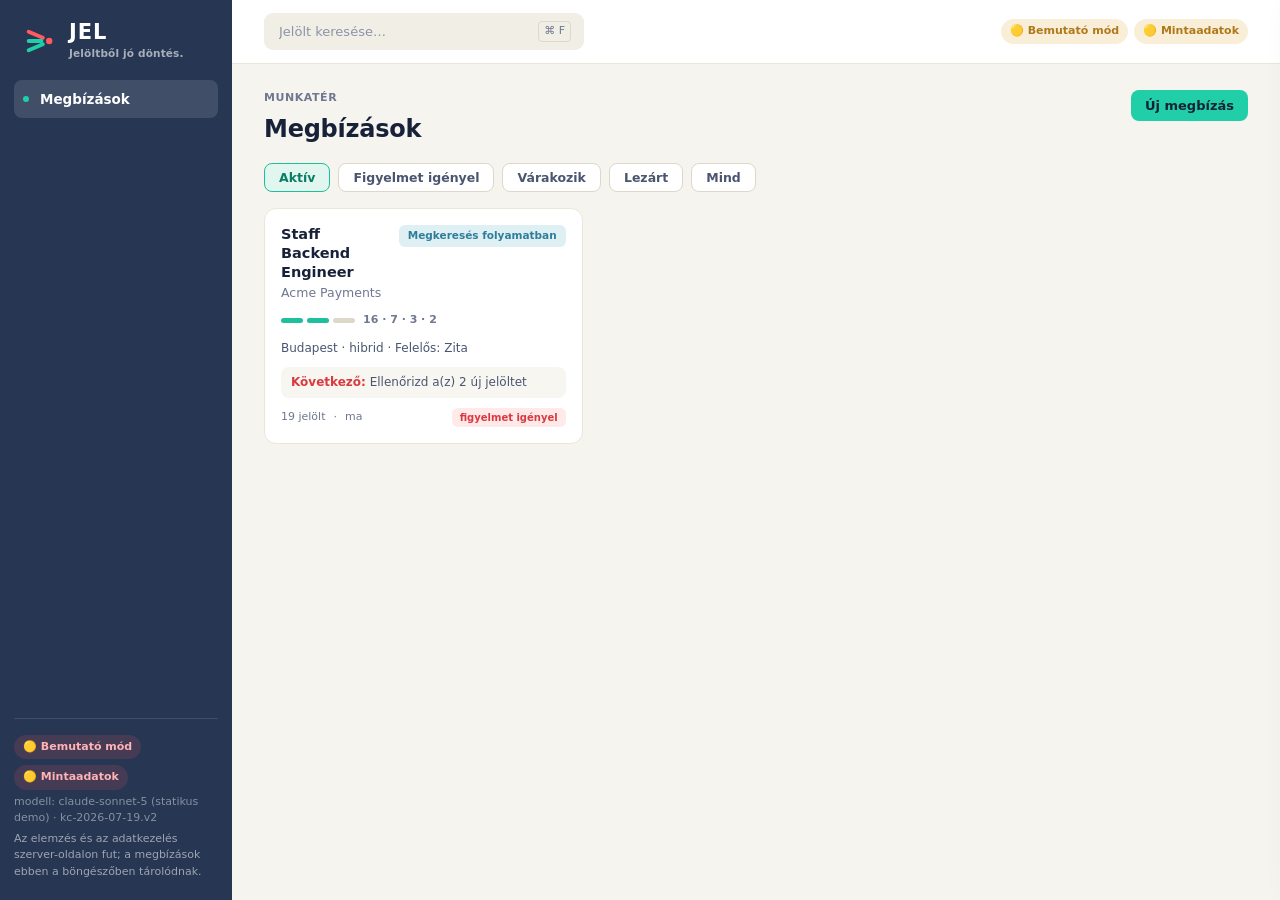
==== commit 016bb640: "Tölcsér a százalék helyett; Célpiac-lépcső; Áttekintés hat blokkról háromra A fejléc 100%-ot mutatot" ====
--- a/index.html
+++ b/index.html
@@ -97,29 +97,53 @@
             <div class="stage">
               <div class="stage-head"><h2>Célpiac</h2>
                 <p class="stage-sub">Hol dolgoznak a szerephez illő emberek, és milyen keresésekkel érdemes megtalálni őket. A terv és a térkép a futás után is szerkeszthető — kézzel vagy a stratégia-asszisztenssel.</p></div>
-              <div class="row">
-                <button id="queryBtn" class="btn">Keresési terv készítése</button>
-                <button id="talentBtn" class="btn">Célpiac-térkép</button>
-                <button id="discoverBtn" class="btn btn-primary">Jelöltkutatás indítása</button>
-                <button id="queryResetBtn" class="btn btn-ghost" title="A kézi módosítások elvetésével új tervet kér">Új terv nulláról</button>
-              </div>
-              <details class="adv-details"><summary>Adatforrás és részletek</summary>
-                <div class="row" style="margin-top:8px">
-                  <span class="src-toggle">Adatforrás:
-                    <select id="sourceSel">
-                      <option value="auto">automatikus</option>
-                      <option value="firecrawl">nyilvános webes források (élő)</option>
-                      <option value="synthetic">mintaadatok</option>
-                    </select>
-                  </span>
-                </div>
-              </details>
-              <div id="queryOut" class="out"></div>
-              <div id="exclOut" class="out"></div>
-              <div id="talentOut" class="out"></div>
+
+              <div class="steps3">
+                <div class="stepc" id="stepPlan">
+                  <div class="stepn">① TERV</div>
+                  <div class="stepc-h">Keresési terv</div>
+                  <p class="kpi-desc">Célpozíciók, célcégek, szinonimák és lekérdezések. Ez adja a kutatás alapját.</p>
+                  <div class="row">
+                    <button id="queryBtn" class="btn btn-primary">Keresési terv készítése</button>
+                    <details class="stepmenu"><summary aria-label="További műveletek">⋯</summary>
+                      <button id="queryResetBtn" class="btn btn-ghost" title="A kézi módosítások elvetésével új tervet kér">Új terv nulláról</button>
+                    </details>
+                  </div>
+                </div>
+                <div class="stepc" id="stepMap">
+                  <div class="stepn">② TÉRKÉP</div>
+                  <div class="stepc-h">Célpiac-térkép</div>
+                  <p class="kpi-desc" id="stepMapNote">Célcégek, versenytárs-klaszterek, közösségek.</p>
+                  <div class="row"><button id="talentBtn" class="btn">Célpiac-térkép</button></div>
+                </div>
+                <div class="stepc" id="stepDisc">
+                  <div class="stepn">③ KUTATÁS</div>
+                  <div class="stepc-h">Jelöltkutatás</div>
+                  <p class="kpi-desc" id="stepDiscNote">A terv alapján keresi meg az embereket.</p>
+                  <div class="row">
+                    <button id="discoverBtn" class="btn btn-primary">Jelöltkutatás indítása</button>
+                    <span class="src-toggle">forrás:
+                      <select id="sourceSel" aria-label="Adatforrás">
+                        <option value="auto">automatikus</option>
+                        <option value="firecrawl">nyilvános webes források (élő)</option>
+                        <option value="synthetic">mintaadatok</option>
+                      </select>
+                    </span>
+                  </div>
+                </div>
+              </div>
+
               <div id="discoverNote"></div>
-            </div>
-            <div id="stratChat"></div>
+
+              <div class="cel-grid">
+                <div class="cel-main">
+                  <div id="queryOut" class="out"></div>
+                  <div id="talentOut" class="out"></div>
+                  <div id="stratChat"></div>
+                </div>
+                <aside class="cel-side"><div id="exclOut" class="out"></div></aside>
+              </div>
+            </div>
           </section>
 
           <section id="view-jeloltek" class="view eng-view"></section>
--- a/styles.css
+++ b/styles.css
@@ -273,6 +273,56 @@
 .side-notes:hover{background:rgba(255,255,255,.12);color:#fff}
 #notesBody .d-sec h5{display:flex;align-items:center;gap:8px}
 #notesBody select{font-family:inherit}
+
+/* ── TÖLCSÉR: a JEL-jel motívuma valódi számokra ── */
+.funnel-wrap{display:flex;align-items:center;gap:14px;flex-wrap:wrap}
+.funnel{display:flex;align-items:center;gap:6px;flex:1;min-width:280px}
+.fseg{flex:1;display:flex;flex-direction:column;gap:3px;min-width:0}
+.fnum{font-size:17px;font-weight:800;color:var(--ink);font-variant-numeric:tabular-nums;line-height:1}
+.ftrack{height:11px;display:flex;align-items:center}
+.fbar{border-radius:5px;background:linear-gradient(90deg,var(--accent),var(--accent-bright))}
+.fseg:nth-child(1) .fbar{height:11px}
+.fseg:nth-child(2) .fbar{height:9px}
+.fseg:nth-child(3) .fbar{height:7px}
+.fseg:nth-child(4) .fbar{height:5px}
+.flab{font-size:10.5px;color:var(--mut);white-space:nowrap;overflow:hidden;text-overflow:ellipsis}
+.fdot{width:14px;height:14px;border-radius:50%;background:var(--coral);flex:none}
+.fdot.full{box-shadow:0 0 0 4px var(--coral-soft)}
+.funnel-excl{font-size:11.5px;color:var(--mut)}
+.ov-lead{display:flex;flex-direction:column;gap:14px}
+.next-inline{display:flex;align-items:center;justify-content:space-between;gap:14px;flex-wrap:wrap;
+  border-left:4px solid var(--coral);background:#FFF7F6;border-radius:10px;padding:12px 14px}
+.todo-list{display:flex;flex-direction:column;gap:1px}
+.todo-row{display:flex;align-items:center;gap:10px;padding:8px 2px;border-top:1px solid var(--divider)}
+.todo-name{font-weight:700;color:var(--ink);font-size:13px}
+.todo-need{color:var(--mut);font-size:12.5px;flex:1;overflow:hidden;text-overflow:ellipsis;white-space:nowrap}
+.todo-cta{flex:none}
+.pg-mini{display:flex;align-items:center;gap:8px}
+.ph-dots{display:flex;gap:4px}
+.ph-dot{width:22px;height:5px;border-radius:3px;background:var(--line-2)}
+.ph-dot.on{background:var(--accent)}
+.pg-mini .v{font-size:11.5px;color:var(--mut);font-variant-numeric:tabular-nums}
+
+/* ── CÉLPIAC-LÉPCSŐ ── */
+.steps3{display:grid;grid-template-columns:repeat(3,1fr);gap:10px;margin:12px 0 4px}
+.stepc{background:#fff;border:1px solid var(--line);border-radius:11px;padding:12px 14px;display:flex;flex-direction:column;gap:4px}
+.stepc.done{border-color:var(--accent)}
+.stepc.cur{border-color:var(--coral);box-shadow:var(--shadow)}
+.stepc.lock{opacity:.6}
+.stepn{font-size:10px;font-weight:800;letter-spacing:.1em;color:var(--coral-ink)}
+.stepc.done .stepn{color:var(--accent-ink)}
+.stepc-h{font-size:14px;font-weight:750;color:var(--ink)}
+.stepc .kpi-desc{margin:0 0 4px}
+.stepc .row{margin-top:auto;margin-bottom:0}
+.stepmenu{position:relative}
+.stepmenu>summary{list-style:none;cursor:pointer;padding:8px 10px;border:1px solid var(--line-2);border-radius:8px;color:var(--mut);font-size:13px}
+.stepmenu>summary::-webkit-details-marker{display:none}
+.stepmenu[open]>summary{background:#F1EEE6}
+.stepmenu .btn{position:absolute;right:0;top:calc(100% + 4px);z-index:5;white-space:nowrap;background:#fff;border:1px solid var(--line-2);box-shadow:var(--shadow)}
+.cel-grid{display:grid;grid-template-columns:1fr 320px;gap:16px;margin-top:6px;align-items:start}
+.cel-main{min-width:0}
+.cel-side{position:sticky;top:0}
+@media (max-width:1100px){.steps3{grid-template-columns:1fr}.cel-grid{grid-template-columns:1fr}.cel-side{position:static}}
 .klist{margin:6px 0 0;padding-left:18px}
 .klist li{margin-bottom:5px}
 .flag{background:var(--coral-soft);border-left:3px solid var(--coral);padding:8px 12px;border-radius:0 8px 8px 0;margin-bottom:6px;font-size:13px}
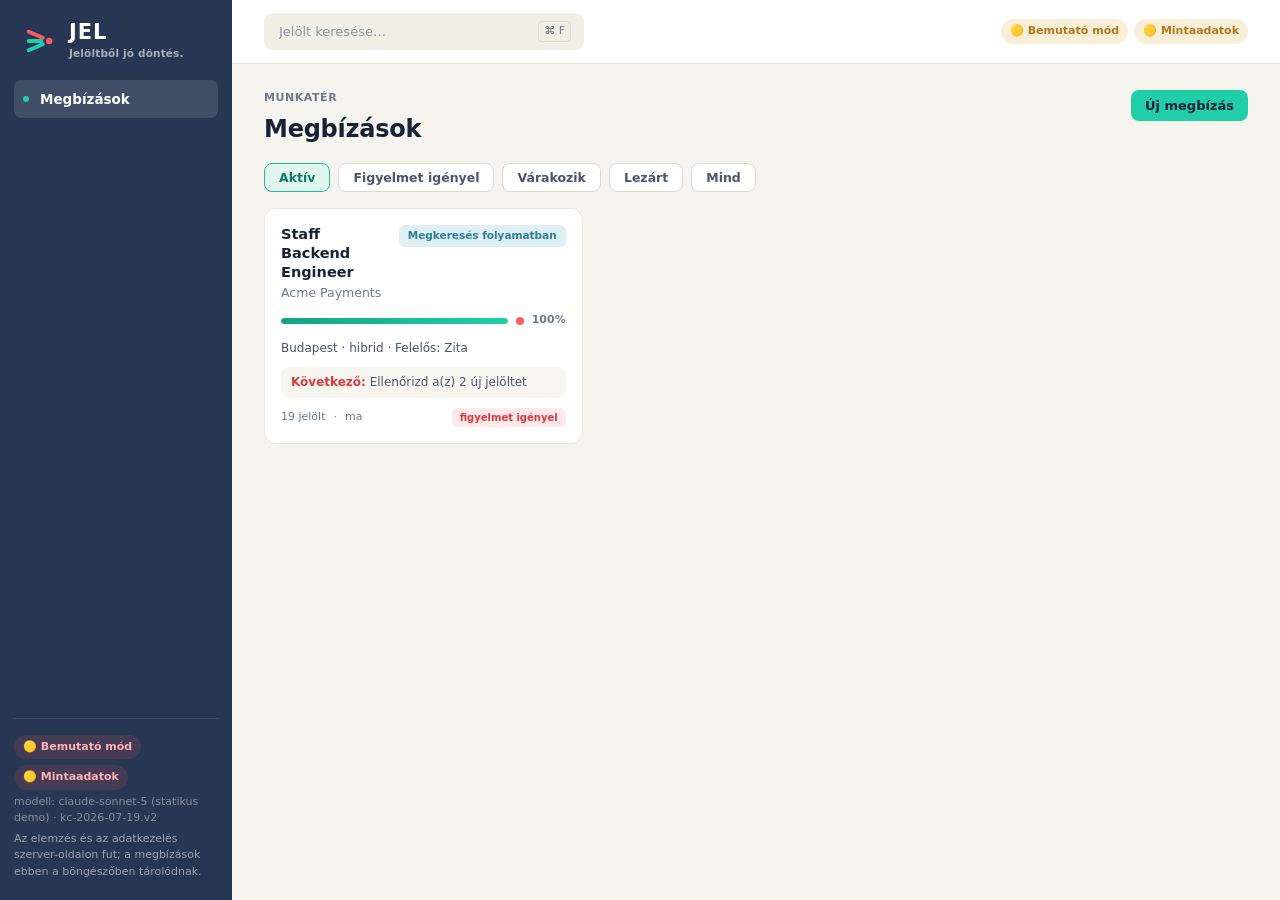
==== commit 93b2ee36: "PR1 — Egy jelölt, egy panel (füles jelöltpanel) (#4) A jelölt profilja, megközelítési terve, üzenete" ====
--- a/index.html
+++ b/index.html
@@ -25,8 +25,16 @@
 
       <div id="engNav" class="hidden">
         <div class="side-label" id="engNavLabel">Megbízás</div>
-        <nav class="steps" id="engSteps"></nav>
-        <button class="side-notes" id="notesOpen" title="Napló (⌘J)">Napló megnyitása</button>
+        <nav class="steps">
+          <a href="#" class="step" data-view="attekintes"><span class="dot"></span>Áttekintés</a>
+          <a href="#" class="step" data-view="pozicio"><span class="dot"></span>Pozíció és brief</a>
+          <a href="#" class="step" data-view="celpiac"><span class="dot"></span>Célpiac</a>
+          <a href="#" class="step" data-view="jeloltek"><span class="dot"></span>Jelöltek</a>
+          <a href="#" class="step" data-view="megkeresesek"><span class="dot"></span>Megkeresések</a>
+          <a href="#" class="step" data-view="ugyfel"><span class="dot"></span>Ügyfél és interjú</a>
+          <a href="#" class="step" data-view="eredmenyek"><span class="dot"></span>Eredmények</a>
+          <a href="#" class="step" data-view="jegyzetek"><span class="dot"></span>Jegyzetek</a>
+        </nav>
       </div>
 
       <div class="side-foot">
@@ -97,69 +105,43 @@
             <div class="stage">
               <div class="stage-head"><h2>Célpiac</h2>
                 <p class="stage-sub">Hol dolgoznak a szerephez illő emberek, és milyen keresésekkel érdemes megtalálni őket. A terv és a térkép a futás után is szerkeszthető — kézzel vagy a stratégia-asszisztenssel.</p></div>
-
-              <div class="steps3">
-                <div class="stepc" id="stepPlan">
-                  <div class="stepn">① TERV</div>
-                  <div class="stepc-h">Keresési terv</div>
-                  <p class="kpi-desc">Célpozíciók, célcégek, szinonimák és lekérdezések. Ez adja a kutatás alapját.</p>
-                  <div class="row">
-                    <button id="queryBtn" class="btn btn-primary">Keresési terv készítése</button>
-                    <details class="stepmenu"><summary aria-label="További műveletek">⋯</summary>
-                      <button id="queryResetBtn" class="btn btn-ghost" title="A kézi módosítások elvetésével új tervet kér">Új terv nulláról</button>
-                    </details>
-                  </div>
+              <div class="row">
+                <button id="queryBtn" class="btn">Keresési terv készítése</button>
+                <button id="talentBtn" class="btn">Célpiac-térkép</button>
+                <button id="discoverBtn" class="btn btn-primary">Jelöltkutatás indítása</button>
+                <button id="queryResetBtn" class="btn btn-ghost" title="A kézi módosítások elvetésével új tervet kér">Új terv nulláról</button>
+              </div>
+              <details class="adv-details"><summary>Adatforrás és részletek</summary>
+                <div class="row" style="margin-top:8px">
+                  <span class="src-toggle">Adatforrás:
+                    <select id="sourceSel">
+                      <option value="auto">automatikus</option>
+                      <option value="firecrawl">nyilvános webes források (élő)</option>
+                      <option value="synthetic">mintaadatok</option>
+                    </select>
+                  </span>
                 </div>
-                <div class="stepc" id="stepMap">
-                  <div class="stepn">② TÉRKÉP</div>
-                  <div class="stepc-h">Célpiac-térkép</div>
-                  <p class="kpi-desc" id="stepMapNote">Célcégek, versenytárs-klaszterek, közösségek.</p>
-                  <div class="row"><button id="talentBtn" class="btn">Célpiac-térkép</button></div>
-                </div>
-                <div class="stepc" id="stepDisc">
-                  <div class="stepn">③ KUTATÁS</div>
-                  <div class="stepc-h">Jelöltkutatás</div>
-                  <p class="kpi-desc" id="stepDiscNote">A terv alapján keresi meg az embereket.</p>
-                  <div class="row">
-                    <button id="discoverBtn" class="btn btn-primary">Jelöltkutatás indítása</button>
-                    <span class="src-toggle">forrás:
-                      <select id="sourceSel" aria-label="Adatforrás">
-                        <option value="auto">automatikus</option>
-                        <option value="firecrawl">nyilvános webes források (élő)</option>
-                        <option value="synthetic">mintaadatok</option>
-                      </select>
-                    </span>
-                  </div>
-                </div>
-              </div>
-
+              </details>
+              <div id="queryOut" class="out"></div>
+              <div id="exclOut" class="out"></div>
+              <div id="talentOut" class="out"></div>
               <div id="discoverNote"></div>
-
-              <div class="cel-grid">
-                <div class="cel-main">
-                  <div id="queryOut" class="out"></div>
-                  <div id="talentOut" class="out"></div>
-                  <div id="stratChat"></div>
-                </div>
-                <aside class="cel-side"><div id="exclOut" class="out"></div></aside>
-              </div>
             </div>
+            <div id="stratChat"></div>
           </section>
 
           <section id="view-jeloltek" class="view eng-view"></section>
 
+          <section id="view-megkeresesek" class="view eng-view"></section>
+
           <section id="view-ugyfel" class="view eng-view">
             <div class="stage">
-              <div class="stage-head"><h2>Ügyfél-egyeztetés</h2>
-                <p class="stage-sub">Felkészülés a hiring managerrel való egyeztetésre: tisztázandó briefpontok, piaci jelek, kockázatok. Ezek a kutatás előtt még alakíthatják a feltételeket.</p></div>
+              <div class="stage-head"><h2>Ügyfélegyeztetés</h2>
+                <p class="stage-sub">Felkészülés a hiring managerrel való egyeztetésre: tisztázandó briefpontok, piaci jelek, kockázatok.</p></div>
               <div class="row"><button id="advisoryBtn" class="btn btn-primary">Egyeztetési javaslatok</button></div>
               <div id="advisoryOut" class="out"></div>
             </div>
-          </section>
-
-          <section id="view-interju" class="view eng-view">
-            <div id="interjuGate"></div>
-            <div class="stage">
+            <div class="stage" style="margin-top:16px">
               <div class="stage-head"><h2>Interjúterv</h2>
                 <p class="stage-sub">Kompetencia-alapú kérdések: mit kérdezz, és mit jelez egy erős válasz.</p></div>
               <div class="row"><button id="interviewBtn" class="btn btn-primary">Interjúterv készítése</button></div>
@@ -169,6 +151,7 @@
 
           <section id="view-eredmenyek" class="view eng-view"></section>
 
+          <section id="view-jegyzetek" class="view eng-view"></section>
         </section>
 
         <div class="foot-space"></div>
@@ -190,15 +173,6 @@
     <div id="candDrawerBody" class="drawer-body"></div>
   </div>
 
-  <!-- Napló: megbízás- és jelöltszintű jegyzetek, minden képernyőről elérhető -->
-  <div id="notesDrawer" class="drawer hidden" role="dialog" aria-modal="true" aria-labelledby="notesTitle">
-    <div class="drawer-head">
-      <div class="drawer-head-txt"><h3 id="notesTitle">Napló</h3><div class="crow-head">Jegyzetek és módszertani segítség</div></div>
-      <button id="notesClose" class="btn btn-ghost" aria-label="Napló bezárása" title="Bezárás (Esc)">✕</button>
-    </div>
-    <div id="notesBody" class="drawer-body"></div>
-  </div>
-
   <div id="toast" class="toast hidden"></div>
 
   <script src="mock-api.js"></script>
--- a/styles.css
+++ b/styles.css
@@ -197,132 +197,6 @@
 .sr-sub{font-size:11.5px;color:var(--mut);overflow:hidden;text-overflow:ellipsis;white-space:nowrap}
 .sr-next{font-size:11px;color:var(--mut);white-space:nowrap}
 .sr-empty{padding:12px;font-size:12.5px;color:var(--mut)}
-
-/* ── JELÖLTTÁBLA ──────────────────────────────────────────────────────────
-   Vízszintes görgetés pattintással, nem rács: így keskeny képernyőn ugyanez
-   a kód működik, csak szűkebb oszlopokkal. A fejléc-vonal a JEL-motívum —
-   balról jobbra keskenyedik, ahogy a tölcsér.                             */
-.viewtog{display:inline-flex;gap:4px;padding:3px;background:#F1EEE6;border-radius:9px}
-.viewtog .filter-pill{border:none;background:transparent}
-.viewtog .filter-pill.active{background:#fff;box-shadow:0 1px 2px rgba(23,34,56,.08)}
-.board{display:flex;gap:10px;overflow-x:auto;scroll-snap-type:x proximity;padding:4px 2px 10px;margin-top:10px}
-/* Széles képernyőn mind az öt oszlop kifér és kitölti a helyet; szűkülve
-   előbb összehúzódnak, majd vízszintesen görgethetők. */
-.bcol{flex:1 1 210px;min-width:198px;scroll-snap-align:start;background:var(--bg);
-  border:1px solid var(--line);border-radius:11px;padding:9px;display:flex;flex-direction:column;min-width:0}
-.bcol-head{display:flex;align-items:baseline;justify-content:space-between;gap:8px}
-.bcol-name{font-size:12px;font-weight:750;color:var(--ink);letter-spacing:-.005em}
-.bcol-num{font-size:16px;font-weight:800;color:var(--accent-ink);font-variant-numeric:tabular-nums;line-height:1}
-.bcol:last-child .bcol-num{color:var(--coral-ink)}
-.bcol-rule{height:2px;border-radius:2px;background:var(--accent);margin:7px 0 9px;opacity:.9;width:100%}
-.bcol:nth-child(2) .bcol-rule{width:84%}
-.bcol:nth-child(3) .bcol-rule{width:68%}
-.bcol:nth-child(4) .bcol-rule{width:52%}
-.bcol:last-child .bcol-rule{width:38%;background:var(--coral)}
-.bcol-body{display:flex;flex-direction:column;gap:7px;min-width:0}
-.bcol-empty{border:1px dashed var(--line-2);border-radius:8px;padding:12px 10px;font-size:11.5px;color:var(--mut-2);text-align:center}
-.bcard{background:#fff;border:1px solid var(--line);border-left:3px solid var(--line-2);border-radius:9px;
-  padding:9px 10px;cursor:pointer;display:flex;flex-direction:column;gap:3px;min-width:0;transition:box-shadow .12s,border-color .12s}
-.bcard:hover,.bcard:focus-visible{box-shadow:var(--shadow);border-color:var(--line-2)}
-.bcard.tier-A{border-left-color:var(--tier-a)}
-.bcard.tier-B{border-left-color:var(--tier-b)}
-.bcard.tier-C{border-left-color:var(--tier-c)}
-.bcard.tier-D,.bcard.tier-none{border-left-color:var(--line-2)}
-.bcard-top{display:flex;align-items:center;gap:6px;flex-wrap:wrap}
-.bcard-prio{padding:1px 4px;font-size:11px}
-.bcard-ov{font-size:9.5px;color:var(--mut-2);text-transform:uppercase;letter-spacing:.05em}
-.bcard-name{font-size:13px;font-weight:750;color:var(--ink);line-height:1.25}
-.bcard-meta{font-size:11px;color:var(--ink-3);line-height:1.35;overflow-wrap:anywhere}
-.bcard-meta.dim{color:var(--mut)}
-.bcard-chips{display:flex;flex-wrap:wrap;gap:4px;margin-top:2px}
-.bcard-chips .chip{font-size:10px;padding:2px 7px}
-.bcard-next{font-size:10.5px;color:var(--mut);margin-top:2px}
-
-/* Listanézet: ugyanaz az öt csoport egymás alatt */
-.clist{margin-top:10px;display:flex;flex-direction:column;gap:10px}
-.lgroup{background:#fff;border:1px solid var(--line);border-radius:11px;padding:10px 12px}
-.lgroup>summary{cursor:pointer;display:flex;align-items:center;gap:10px;font-size:13px;color:var(--ink);list-style:none}
-.lgroup>summary::-webkit-details-marker{display:none}
-.lgroup>summary::before{content:"▸";color:var(--mut-2);font-size:11px;transition:transform .15s}
-.lgroup[open]>summary::before{transform:rotate(90deg)}
-.lgroup-name{font-weight:750}
-.lgroup-num{margin-left:auto;font-variant-numeric:tabular-nums;font-weight:800;color:var(--accent-ink)}
-.lgroup-body{margin-top:9px}
-
-/* Összecsukott sávok a tábla alatt */
-.lane{margin-top:14px;background:#fff;border:1px solid var(--line);border-radius:11px;padding:10px 14px}
-.lane>summary{cursor:pointer;display:flex;align-items:center;gap:10px;font-size:12.5px;color:var(--ink-3)}
-.lane-num{margin-left:auto;font-variant-numeric:tabular-nums;font-weight:800;color:var(--mut)}
-.lane-body{margin-top:10px}
-@media (prefers-reduced-motion: reduce){.board{scroll-behavior:auto}.lgroup>summary::before{transition:none}.bcard{transition:none}}
-@media (max-width:1100px){.bcol{flex:0 0 min(74vw,260px)}}
-
-/* ── FÁZISOK AZ OLDALSÁVBAN ── */
-.phase{margin:14px 0 2px}
-.phase-head{display:flex;align-items:center;gap:7px;padding:0 9px 5px;font-size:10.5px;font-weight:700;
-  letter-spacing:.08em;text-transform:uppercase;color:rgba(255,255,255,.42)}
-.phase.done .phase-head{color:rgba(255,255,255,.55)}
-.phase-tick{color:rgba(255,255,255,.3);font-weight:800}
-.phase.done .phase-tick{color:var(--accent-bright)}
-.phase-note{margin-left:auto;font-variant-numeric:tabular-nums;letter-spacing:0;font-size:10px;color:rgba(255,255,255,.5)}
-.step.sub{padding-left:20px;font-size:13px}
-.step.locked{color:rgba(255,255,255,.4)}
-.step-lock{margin-left:auto;font-size:9.5px;letter-spacing:.05em;text-transform:uppercase;color:rgba(255,255,255,.35)}
-.side-notes{margin:14px 4px 0;padding:8px 9px;width:calc(100% - 8px);text-align:left;font-family:inherit;font-size:13px;
-  color:rgba(255,255,255,.72);background:rgba(255,255,255,.07);border:1px solid rgba(255,255,255,.13);border-radius:8px;cursor:pointer}
-.side-notes:hover{background:rgba(255,255,255,.12);color:#fff}
-#notesBody .d-sec h5{display:flex;align-items:center;gap:8px}
-#notesBody select{font-family:inherit}
-
-/* ── TÖLCSÉR: a JEL-jel motívuma valódi számokra ── */
-.funnel-wrap{display:flex;align-items:center;gap:14px;flex-wrap:wrap}
-.funnel{display:flex;align-items:center;gap:6px;flex:1;min-width:280px}
-.fseg{flex:1;display:flex;flex-direction:column;gap:3px;min-width:0}
-.fnum{font-size:17px;font-weight:800;color:var(--ink);font-variant-numeric:tabular-nums;line-height:1}
-.ftrack{height:11px;display:flex;align-items:center}
-.fbar{border-radius:5px;background:linear-gradient(90deg,var(--accent),var(--accent-bright))}
-.fseg:nth-child(1) .fbar{height:11px}
-.fseg:nth-child(2) .fbar{height:9px}
-.fseg:nth-child(3) .fbar{height:7px}
-.fseg:nth-child(4) .fbar{height:5px}
-.flab{font-size:10.5px;color:var(--mut);white-space:nowrap;overflow:hidden;text-overflow:ellipsis}
-.fdot{width:14px;height:14px;border-radius:50%;background:var(--coral);flex:none}
-.fdot.full{box-shadow:0 0 0 4px var(--coral-soft)}
-.funnel-excl{font-size:11.5px;color:var(--mut)}
-.ov-lead{display:flex;flex-direction:column;gap:14px}
-.next-inline{display:flex;align-items:center;justify-content:space-between;gap:14px;flex-wrap:wrap;
-  border-left:4px solid var(--coral);background:#FFF7F6;border-radius:10px;padding:12px 14px}
-.todo-list{display:flex;flex-direction:column;gap:1px}
-.todo-row{display:flex;align-items:center;gap:10px;padding:8px 2px;border-top:1px solid var(--divider)}
-.todo-name{font-weight:700;color:var(--ink);font-size:13px}
-.todo-need{color:var(--mut);font-size:12.5px;flex:1;overflow:hidden;text-overflow:ellipsis;white-space:nowrap}
-.todo-cta{flex:none}
-.pg-mini{display:flex;align-items:center;gap:8px}
-.ph-dots{display:flex;gap:4px}
-.ph-dot{width:22px;height:5px;border-radius:3px;background:var(--line-2)}
-.ph-dot.on{background:var(--accent)}
-.pg-mini .v{font-size:11.5px;color:var(--mut);font-variant-numeric:tabular-nums}
-
-/* ── CÉLPIAC-LÉPCSŐ ── */
-.steps3{display:grid;grid-template-columns:repeat(3,1fr);gap:10px;margin:12px 0 4px}
-.stepc{background:#fff;border:1px solid var(--line);border-radius:11px;padding:12px 14px;display:flex;flex-direction:column;gap:4px}
-.stepc.done{border-color:var(--accent)}
-.stepc.cur{border-color:var(--coral);box-shadow:var(--shadow)}
-.stepc.lock{opacity:.6}
-.stepn{font-size:10px;font-weight:800;letter-spacing:.1em;color:var(--coral-ink)}
-.stepc.done .stepn{color:var(--accent-ink)}
-.stepc-h{font-size:14px;font-weight:750;color:var(--ink)}
-.stepc .kpi-desc{margin:0 0 4px}
-.stepc .row{margin-top:auto;margin-bottom:0}
-.stepmenu{position:relative}
-.stepmenu>summary{list-style:none;cursor:pointer;padding:8px 10px;border:1px solid var(--line-2);border-radius:8px;color:var(--mut);font-size:13px}
-.stepmenu>summary::-webkit-details-marker{display:none}
-.stepmenu[open]>summary{background:#F1EEE6}
-.stepmenu .btn{position:absolute;right:0;top:calc(100% + 4px);z-index:5;white-space:nowrap;background:#fff;border:1px solid var(--line-2);box-shadow:var(--shadow)}
-.cel-grid{display:grid;grid-template-columns:1fr 320px;gap:16px;margin-top:6px;align-items:start}
-.cel-main{min-width:0}
-.cel-side{position:sticky;top:0}
-@media (max-width:1100px){.steps3{grid-template-columns:1fr}.cel-grid{grid-template-columns:1fr}.cel-side{position:static}}
 .klist{margin:6px 0 0;padding-left:18px}
 .klist li{margin-bottom:5px}
 .flag{background:var(--coral-soft);border-left:3px solid var(--coral);padding:8px 12px;border-radius:0 8px 8px 0;margin-bottom:6px;font-size:13px}
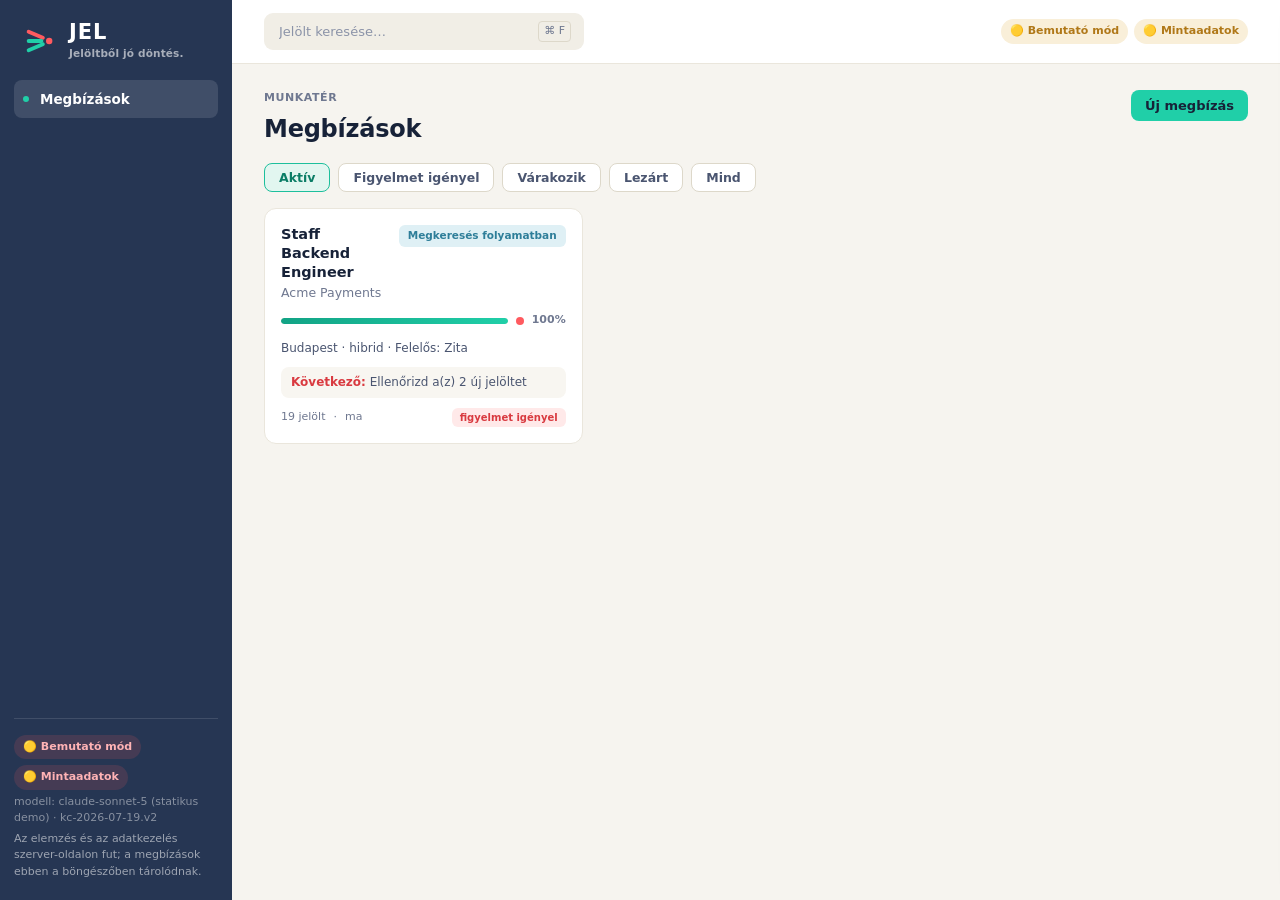
==== commit 2754a2f0: "PR2 — Jelölttábla: a megkeresés lépései oszlopok lesznek (#5) A Jelöltek nézet öt oszlopos tábla les" ====
--- a/index.html
+++ b/index.html
@@ -30,7 +30,6 @@
           <a href="#" class="step" data-view="pozicio"><span class="dot"></span>Pozíció és brief</a>
           <a href="#" class="step" data-view="celpiac"><span class="dot"></span>Célpiac</a>
           <a href="#" class="step" data-view="jeloltek"><span class="dot"></span>Jelöltek</a>
-          <a href="#" class="step" data-view="megkeresesek"><span class="dot"></span>Megkeresések</a>
           <a href="#" class="step" data-view="ugyfel"><span class="dot"></span>Ügyfél és interjú</a>
           <a href="#" class="step" data-view="eredmenyek"><span class="dot"></span>Eredmények</a>
           <a href="#" class="step" data-view="jegyzetek"><span class="dot"></span>Jegyzetek</a>
@@ -132,8 +131,6 @@
 
           <section id="view-jeloltek" class="view eng-view"></section>
 
-          <section id="view-megkeresesek" class="view eng-view"></section>
-
           <section id="view-ugyfel" class="view eng-view">
             <div class="stage">
               <div class="stage-head"><h2>Ügyfélegyeztetés</h2>
--- a/styles.css
+++ b/styles.css
@@ -197,6 +197,65 @@
 .sr-sub{font-size:11.5px;color:var(--mut);overflow:hidden;text-overflow:ellipsis;white-space:nowrap}
 .sr-next{font-size:11px;color:var(--mut);white-space:nowrap}
 .sr-empty{padding:12px;font-size:12.5px;color:var(--mut)}
+
+/* ── JELÖLTTÁBLA ──────────────────────────────────────────────────────────
+   Vízszintes görgetés pattintással, nem rács: így keskeny képernyőn ugyanez
+   a kód működik, csak szűkebb oszlopokkal. A fejléc-vonal a JEL-motívum —
+   balról jobbra keskenyedik, ahogy a tölcsér.                             */
+.viewtog{display:inline-flex;gap:4px;padding:3px;background:#F1EEE6;border-radius:9px}
+.viewtog .filter-pill{border:none;background:transparent}
+.viewtog .filter-pill.active{background:#fff;box-shadow:0 1px 2px rgba(23,34,56,.08)}
+.board{display:flex;gap:10px;overflow-x:auto;scroll-snap-type:x proximity;padding:4px 2px 10px;margin-top:10px}
+/* Széles képernyőn mind az öt oszlop kifér és kitölti a helyet; szűkülve
+   előbb összehúzódnak, majd vízszintesen görgethetők. */
+.bcol{flex:1 1 210px;min-width:198px;scroll-snap-align:start;background:var(--bg);
+  border:1px solid var(--line);border-radius:11px;padding:9px;display:flex;flex-direction:column;min-width:0}
+.bcol-head{display:flex;align-items:baseline;justify-content:space-between;gap:8px}
+.bcol-name{font-size:12px;font-weight:750;color:var(--ink);letter-spacing:-.005em}
+.bcol-num{font-size:16px;font-weight:800;color:var(--accent-ink);font-variant-numeric:tabular-nums;line-height:1}
+.bcol:last-child .bcol-num{color:var(--coral-ink)}
+.bcol-rule{height:2px;border-radius:2px;background:var(--accent);margin:7px 0 9px;opacity:.9;width:100%}
+.bcol:nth-child(2) .bcol-rule{width:84%}
+.bcol:nth-child(3) .bcol-rule{width:68%}
+.bcol:nth-child(4) .bcol-rule{width:52%}
+.bcol:last-child .bcol-rule{width:38%;background:var(--coral)}
+.bcol-body{display:flex;flex-direction:column;gap:7px;min-width:0}
+.bcol-empty{border:1px dashed var(--line-2);border-radius:8px;padding:12px 10px;font-size:11.5px;color:var(--mut-2);text-align:center}
+.bcard{background:#fff;border:1px solid var(--line);border-left:3px solid var(--line-2);border-radius:9px;
+  padding:9px 10px;cursor:pointer;display:flex;flex-direction:column;gap:3px;min-width:0;transition:box-shadow .12s,border-color .12s}
+.bcard:hover,.bcard:focus-visible{box-shadow:var(--shadow);border-color:var(--line-2)}
+.bcard.tier-A{border-left-color:var(--tier-a)}
+.bcard.tier-B{border-left-color:var(--tier-b)}
+.bcard.tier-C{border-left-color:var(--tier-c)}
+.bcard.tier-D,.bcard.tier-none{border-left-color:var(--line-2)}
+.bcard-top{display:flex;align-items:center;gap:6px;flex-wrap:wrap}
+.bcard-prio{padding:1px 4px;font-size:11px}
+.bcard-ov{font-size:9.5px;color:var(--mut-2);text-transform:uppercase;letter-spacing:.05em}
+.bcard-name{font-size:13px;font-weight:750;color:var(--ink);line-height:1.25}
+.bcard-meta{font-size:11px;color:var(--ink-3);line-height:1.35;overflow-wrap:anywhere}
+.bcard-meta.dim{color:var(--mut)}
+.bcard-chips{display:flex;flex-wrap:wrap;gap:4px;margin-top:2px}
+.bcard-chips .chip{font-size:10px;padding:2px 7px}
+.bcard-next{font-size:10.5px;color:var(--mut);margin-top:2px}
+
+/* Listanézet: ugyanaz az öt csoport egymás alatt */
+.clist{margin-top:10px;display:flex;flex-direction:column;gap:10px}
+.lgroup{background:#fff;border:1px solid var(--line);border-radius:11px;padding:10px 12px}
+.lgroup>summary{cursor:pointer;display:flex;align-items:center;gap:10px;font-size:13px;color:var(--ink);list-style:none}
+.lgroup>summary::-webkit-details-marker{display:none}
+.lgroup>summary::before{content:"▸";color:var(--mut-2);font-size:11px;transition:transform .15s}
+.lgroup[open]>summary::before{transform:rotate(90deg)}
+.lgroup-name{font-weight:750}
+.lgroup-num{margin-left:auto;font-variant-numeric:tabular-nums;font-weight:800;color:var(--accent-ink)}
+.lgroup-body{margin-top:9px}
+
+/* Összecsukott sávok a tábla alatt */
+.lane{margin-top:14px;background:#fff;border:1px solid var(--line);border-radius:11px;padding:10px 14px}
+.lane>summary{cursor:pointer;display:flex;align-items:center;gap:10px;font-size:12.5px;color:var(--ink-3)}
+.lane-num{margin-left:auto;font-variant-numeric:tabular-nums;font-weight:800;color:var(--mut)}
+.lane-body{margin-top:10px}
+@media (prefers-reduced-motion: reduce){.board{scroll-behavior:auto}.lgroup>summary::before{transition:none}.bcard{transition:none}}
+@media (max-width:1100px){.bcol{flex:0 0 min(74vw,260px)}}
 .klist{margin:6px 0 0;padding-left:18px}
 .klist li{margin-bottom:5px}
 .flag{background:var(--coral-soft);border-left:3px solid var(--coral);padding:8px 12px;border-radius:0 8px 8px 0;margin-bottom:6px;font-size:13px}
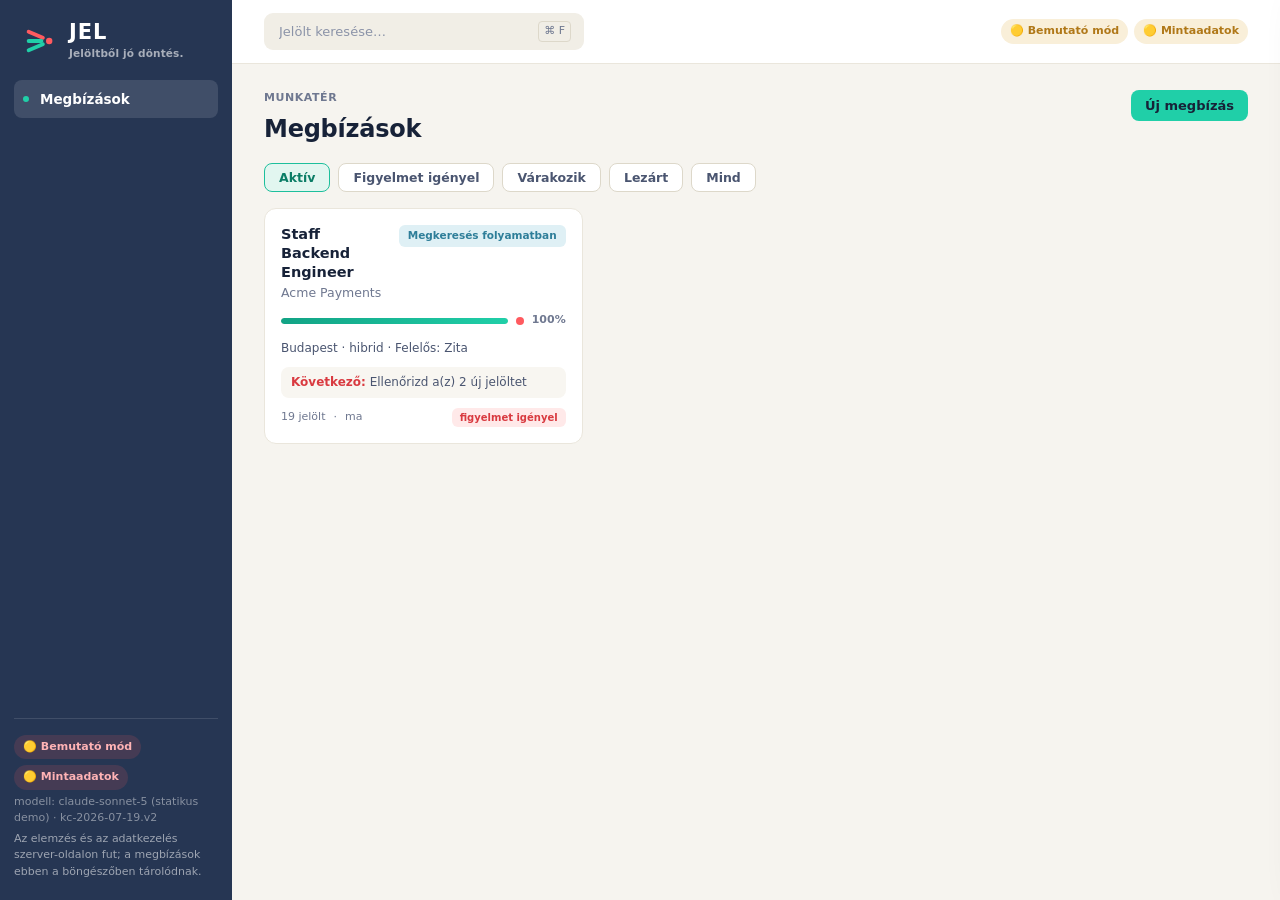
==== commit baae06c7: "PR3 — Három fázis a navigációban; ügyfél és interjú az idővonalra (#6) Az oldalsáv három fázisra bom" ====
--- a/index.html
+++ b/index.html
@@ -25,15 +25,8 @@
 
       <div id="engNav" class="hidden">
         <div class="side-label" id="engNavLabel">Megbízás</div>
-        <nav class="steps">
-          <a href="#" class="step" data-view="attekintes"><span class="dot"></span>Áttekintés</a>
-          <a href="#" class="step" data-view="pozicio"><span class="dot"></span>Pozíció és brief</a>
-          <a href="#" class="step" data-view="celpiac"><span class="dot"></span>Célpiac</a>
-          <a href="#" class="step" data-view="jeloltek"><span class="dot"></span>Jelöltek</a>
-          <a href="#" class="step" data-view="ugyfel"><span class="dot"></span>Ügyfél és interjú</a>
-          <a href="#" class="step" data-view="eredmenyek"><span class="dot"></span>Eredmények</a>
-          <a href="#" class="step" data-view="jegyzetek"><span class="dot"></span>Jegyzetek</a>
-        </nav>
+        <nav class="steps" id="engSteps"></nav>
+        <button class="side-notes" id="notesOpen" title="Napló (⌘J)">Napló megnyitása</button>
       </div>
 
       <div class="side-foot">
@@ -133,12 +126,16 @@
 
           <section id="view-ugyfel" class="view eng-view">
             <div class="stage">
-              <div class="stage-head"><h2>Ügyfélegyeztetés</h2>
-                <p class="stage-sub">Felkészülés a hiring managerrel való egyeztetésre: tisztázandó briefpontok, piaci jelek, kockázatok.</p></div>
+              <div class="stage-head"><h2>Ügyfél-egyeztetés</h2>
+                <p class="stage-sub">Felkészülés a hiring managerrel való egyeztetésre: tisztázandó briefpontok, piaci jelek, kockázatok. Ezek a kutatás előtt még alakíthatják a feltételeket.</p></div>
               <div class="row"><button id="advisoryBtn" class="btn btn-primary">Egyeztetési javaslatok</button></div>
               <div id="advisoryOut" class="out"></div>
             </div>
-            <div class="stage" style="margin-top:16px">
+          </section>
+
+          <section id="view-interju" class="view eng-view">
+            <div id="interjuGate"></div>
+            <div class="stage">
               <div class="stage-head"><h2>Interjúterv</h2>
                 <p class="stage-sub">Kompetencia-alapú kérdések: mit kérdezz, és mit jelez egy erős válasz.</p></div>
               <div class="row"><button id="interviewBtn" class="btn btn-primary">Interjúterv készítése</button></div>
@@ -148,7 +145,6 @@
 
           <section id="view-eredmenyek" class="view eng-view"></section>
 
-          <section id="view-jegyzetek" class="view eng-view"></section>
         </section>
 
         <div class="foot-space"></div>
@@ -170,6 +166,15 @@
     <div id="candDrawerBody" class="drawer-body"></div>
   </div>
 
+  <!-- Napló: megbízás- és jelöltszintű jegyzetek, minden képernyőről elérhető -->
+  <div id="notesDrawer" class="drawer hidden" role="dialog" aria-modal="true" aria-labelledby="notesTitle">
+    <div class="drawer-head">
+      <div class="drawer-head-txt"><h3 id="notesTitle">Napló</h3><div class="crow-head">Jegyzetek és módszertani segítség</div></div>
+      <button id="notesClose" class="btn btn-ghost" aria-label="Napló bezárása" title="Bezárás (Esc)">✕</button>
+    </div>
+    <div id="notesBody" class="drawer-body"></div>
+  </div>
+
   <div id="toast" class="toast hidden"></div>
 
   <script src="mock-api.js"></script>
--- a/styles.css
+++ b/styles.css
@@ -256,6 +256,23 @@
 .lane-body{margin-top:10px}
 @media (prefers-reduced-motion: reduce){.board{scroll-behavior:auto}.lgroup>summary::before{transition:none}.bcard{transition:none}}
 @media (max-width:1100px){.bcol{flex:0 0 min(74vw,260px)}}
+
+/* ── FÁZISOK AZ OLDALSÁVBAN ── */
+.phase{margin:14px 0 2px}
+.phase-head{display:flex;align-items:center;gap:7px;padding:0 9px 5px;font-size:10.5px;font-weight:700;
+  letter-spacing:.08em;text-transform:uppercase;color:rgba(255,255,255,.42)}
+.phase.done .phase-head{color:rgba(255,255,255,.55)}
+.phase-tick{color:rgba(255,255,255,.3);font-weight:800}
+.phase.done .phase-tick{color:var(--accent-bright)}
+.phase-note{margin-left:auto;font-variant-numeric:tabular-nums;letter-spacing:0;font-size:10px;color:rgba(255,255,255,.5)}
+.step.sub{padding-left:20px;font-size:13px}
+.step.locked{color:rgba(255,255,255,.4)}
+.step-lock{margin-left:auto;font-size:9.5px;letter-spacing:.05em;text-transform:uppercase;color:rgba(255,255,255,.35)}
+.side-notes{margin:14px 4px 0;padding:8px 9px;width:calc(100% - 8px);text-align:left;font-family:inherit;font-size:13px;
+  color:rgba(255,255,255,.72);background:rgba(255,255,255,.07);border:1px solid rgba(255,255,255,.13);border-radius:8px;cursor:pointer}
+.side-notes:hover{background:rgba(255,255,255,.12);color:#fff}
+#notesBody .d-sec h5{display:flex;align-items:center;gap:8px}
+#notesBody select{font-family:inherit}
 .klist{margin:6px 0 0;padding-left:18px}
 .klist li{margin-bottom:5px}
 .flag{background:var(--coral-soft);border-left:3px solid var(--coral);padding:8px 12px;border-radius:0 8px 8px 0;margin-bottom:6px;font-size:13px}
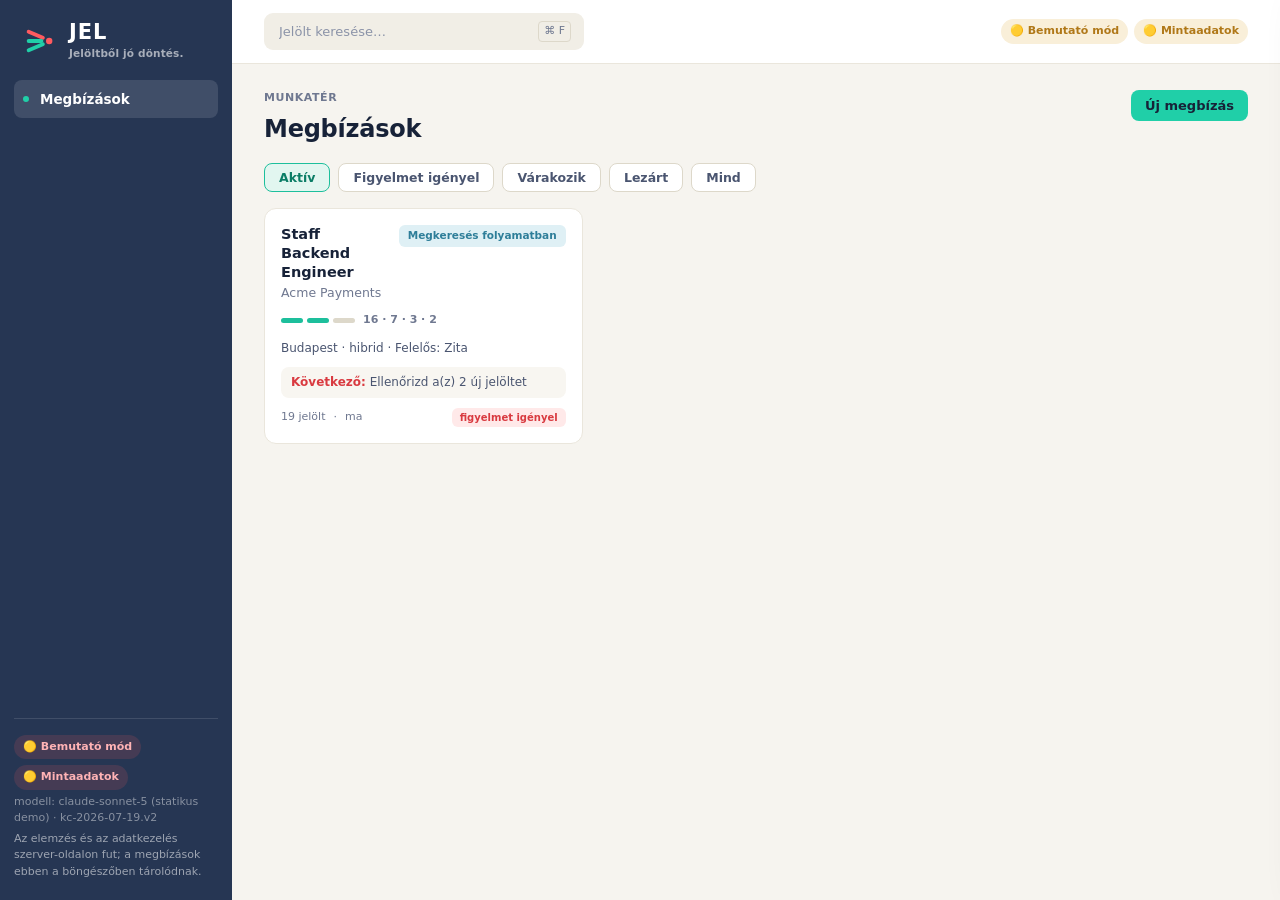
==== commit fd2d21f0: "PR4 — Tölcsér a százalék helyett; Célpiac-lépcső; Áttekintés 6→3 (#7) A hamis mérföldkő-százalék hel" ====
--- a/index.html
+++ b/index.html
@@ -97,29 +97,53 @@
             <div class="stage">
               <div class="stage-head"><h2>Célpiac</h2>
                 <p class="stage-sub">Hol dolgoznak a szerephez illő emberek, és milyen keresésekkel érdemes megtalálni őket. A terv és a térkép a futás után is szerkeszthető — kézzel vagy a stratégia-asszisztenssel.</p></div>
-              <div class="row">
-                <button id="queryBtn" class="btn">Keresési terv készítése</button>
-                <button id="talentBtn" class="btn">Célpiac-térkép</button>
-                <button id="discoverBtn" class="btn btn-primary">Jelöltkutatás indítása</button>
-                <button id="queryResetBtn" class="btn btn-ghost" title="A kézi módosítások elvetésével új tervet kér">Új terv nulláról</button>
-              </div>
-              <details class="adv-details"><summary>Adatforrás és részletek</summary>
-                <div class="row" style="margin-top:8px">
-                  <span class="src-toggle">Adatforrás:
-                    <select id="sourceSel">
-                      <option value="auto">automatikus</option>
-                      <option value="firecrawl">nyilvános webes források (élő)</option>
-                      <option value="synthetic">mintaadatok</option>
-                    </select>
-                  </span>
-                </div>
-              </details>
-              <div id="queryOut" class="out"></div>
-              <div id="exclOut" class="out"></div>
-              <div id="talentOut" class="out"></div>
+
+              <div class="steps3">
+                <div class="stepc" id="stepPlan">
+                  <div class="stepn">① TERV</div>
+                  <div class="stepc-h">Keresési terv</div>
+                  <p class="kpi-desc">Célpozíciók, célcégek, szinonimák és lekérdezések. Ez adja a kutatás alapját.</p>
+                  <div class="row">
+                    <button id="queryBtn" class="btn btn-primary">Keresési terv készítése</button>
+                    <details class="stepmenu"><summary aria-label="További műveletek">⋯</summary>
+                      <button id="queryResetBtn" class="btn btn-ghost" title="A kézi módosítások elvetésével új tervet kér">Új terv nulláról</button>
+                    </details>
+                  </div>
+                </div>
+                <div class="stepc" id="stepMap">
+                  <div class="stepn">② TÉRKÉP</div>
+                  <div class="stepc-h">Célpiac-térkép</div>
+                  <p class="kpi-desc" id="stepMapNote">Célcégek, versenytárs-klaszterek, közösségek.</p>
+                  <div class="row"><button id="talentBtn" class="btn">Célpiac-térkép</button></div>
+                </div>
+                <div class="stepc" id="stepDisc">
+                  <div class="stepn">③ KUTATÁS</div>
+                  <div class="stepc-h">Jelöltkutatás</div>
+                  <p class="kpi-desc" id="stepDiscNote">A terv alapján keresi meg az embereket.</p>
+                  <div class="row">
+                    <button id="discoverBtn" class="btn btn-primary">Jelöltkutatás indítása</button>
+                    <span class="src-toggle">forrás:
+                      <select id="sourceSel" aria-label="Adatforrás">
+                        <option value="auto">automatikus</option>
+                        <option value="firecrawl">nyilvános webes források (élő)</option>
+                        <option value="synthetic">mintaadatok</option>
+                      </select>
+                    </span>
+                  </div>
+                </div>
+              </div>
+
               <div id="discoverNote"></div>
-            </div>
-            <div id="stratChat"></div>
+
+              <div class="cel-grid">
+                <div class="cel-main">
+                  <div id="queryOut" class="out"></div>
+                  <div id="talentOut" class="out"></div>
+                  <div id="stratChat"></div>
+                </div>
+                <aside class="cel-side"><div id="exclOut" class="out"></div></aside>
+              </div>
+            </div>
           </section>
 
           <section id="view-jeloltek" class="view eng-view"></section>
--- a/styles.css
+++ b/styles.css
@@ -273,6 +273,56 @@
 .side-notes:hover{background:rgba(255,255,255,.12);color:#fff}
 #notesBody .d-sec h5{display:flex;align-items:center;gap:8px}
 #notesBody select{font-family:inherit}
+
+/* ── TÖLCSÉR: a JEL-jel motívuma valódi számokra ── */
+.funnel-wrap{display:flex;align-items:center;gap:14px;flex-wrap:wrap}
+.funnel{display:flex;align-items:center;gap:6px;flex:1;min-width:280px}
+.fseg{flex:1;display:flex;flex-direction:column;gap:3px;min-width:0}
+.fnum{font-size:17px;font-weight:800;color:var(--ink);font-variant-numeric:tabular-nums;line-height:1}
+.ftrack{height:11px;display:flex;align-items:center}
+.fbar{border-radius:5px;background:linear-gradient(90deg,var(--accent),var(--accent-bright))}
+.fseg:nth-child(1) .fbar{height:11px}
+.fseg:nth-child(2) .fbar{height:9px}
+.fseg:nth-child(3) .fbar{height:7px}
+.fseg:nth-child(4) .fbar{height:5px}
+.flab{font-size:10.5px;color:var(--mut);white-space:nowrap;overflow:hidden;text-overflow:ellipsis}
+.fdot{width:14px;height:14px;border-radius:50%;background:var(--coral);flex:none}
+.fdot.full{box-shadow:0 0 0 4px var(--coral-soft)}
+.funnel-excl{font-size:11.5px;color:var(--mut)}
+.ov-lead{display:flex;flex-direction:column;gap:14px}
+.next-inline{display:flex;align-items:center;justify-content:space-between;gap:14px;flex-wrap:wrap;
+  border-left:4px solid var(--coral);background:#FFF7F6;border-radius:10px;padding:12px 14px}
+.todo-list{display:flex;flex-direction:column;gap:1px}
+.todo-row{display:flex;align-items:center;gap:10px;padding:8px 2px;border-top:1px solid var(--divider)}
+.todo-name{font-weight:700;color:var(--ink);font-size:13px}
+.todo-need{color:var(--mut);font-size:12.5px;flex:1;overflow:hidden;text-overflow:ellipsis;white-space:nowrap}
+.todo-cta{flex:none}
+.pg-mini{display:flex;align-items:center;gap:8px}
+.ph-dots{display:flex;gap:4px}
+.ph-dot{width:22px;height:5px;border-radius:3px;background:var(--line-2)}
+.ph-dot.on{background:var(--accent)}
+.pg-mini .v{font-size:11.5px;color:var(--mut);font-variant-numeric:tabular-nums}
+
+/* ── CÉLPIAC-LÉPCSŐ ── */
+.steps3{display:grid;grid-template-columns:repeat(3,1fr);gap:10px;margin:12px 0 4px}
+.stepc{background:#fff;border:1px solid var(--line);border-radius:11px;padding:12px 14px;display:flex;flex-direction:column;gap:4px}
+.stepc.done{border-color:var(--accent)}
+.stepc.cur{border-color:var(--coral);box-shadow:var(--shadow)}
+.stepc.lock{opacity:.6}
+.stepn{font-size:10px;font-weight:800;letter-spacing:.1em;color:var(--coral-ink)}
+.stepc.done .stepn{color:var(--accent-ink)}
+.stepc-h{font-size:14px;font-weight:750;color:var(--ink)}
+.stepc .kpi-desc{margin:0 0 4px}
+.stepc .row{margin-top:auto;margin-bottom:0}
+.stepmenu{position:relative}
+.stepmenu>summary{list-style:none;cursor:pointer;padding:8px 10px;border:1px solid var(--line-2);border-radius:8px;color:var(--mut);font-size:13px}
+.stepmenu>summary::-webkit-details-marker{display:none}
+.stepmenu[open]>summary{background:#F1EEE6}
+.stepmenu .btn{position:absolute;right:0;top:calc(100% + 4px);z-index:5;white-space:nowrap;background:#fff;border:1px solid var(--line-2);box-shadow:var(--shadow)}
+.cel-grid{display:grid;grid-template-columns:1fr 320px;gap:16px;margin-top:6px;align-items:start}
+.cel-main{min-width:0}
+.cel-side{position:sticky;top:0}
+@media (max-width:1100px){.steps3{grid-template-columns:1fr}.cel-grid{grid-template-columns:1fr}.cel-side{position:static}}
 .klist{margin:6px 0 0;padding-left:18px}
 .klist li{margin-bottom:5px}
 .flag{background:var(--coral-soft);border-left:3px solid var(--coral);padding:8px 12px;border-radius:0 8px 8px 0;margin-bottom:6px;font-size:13px}
